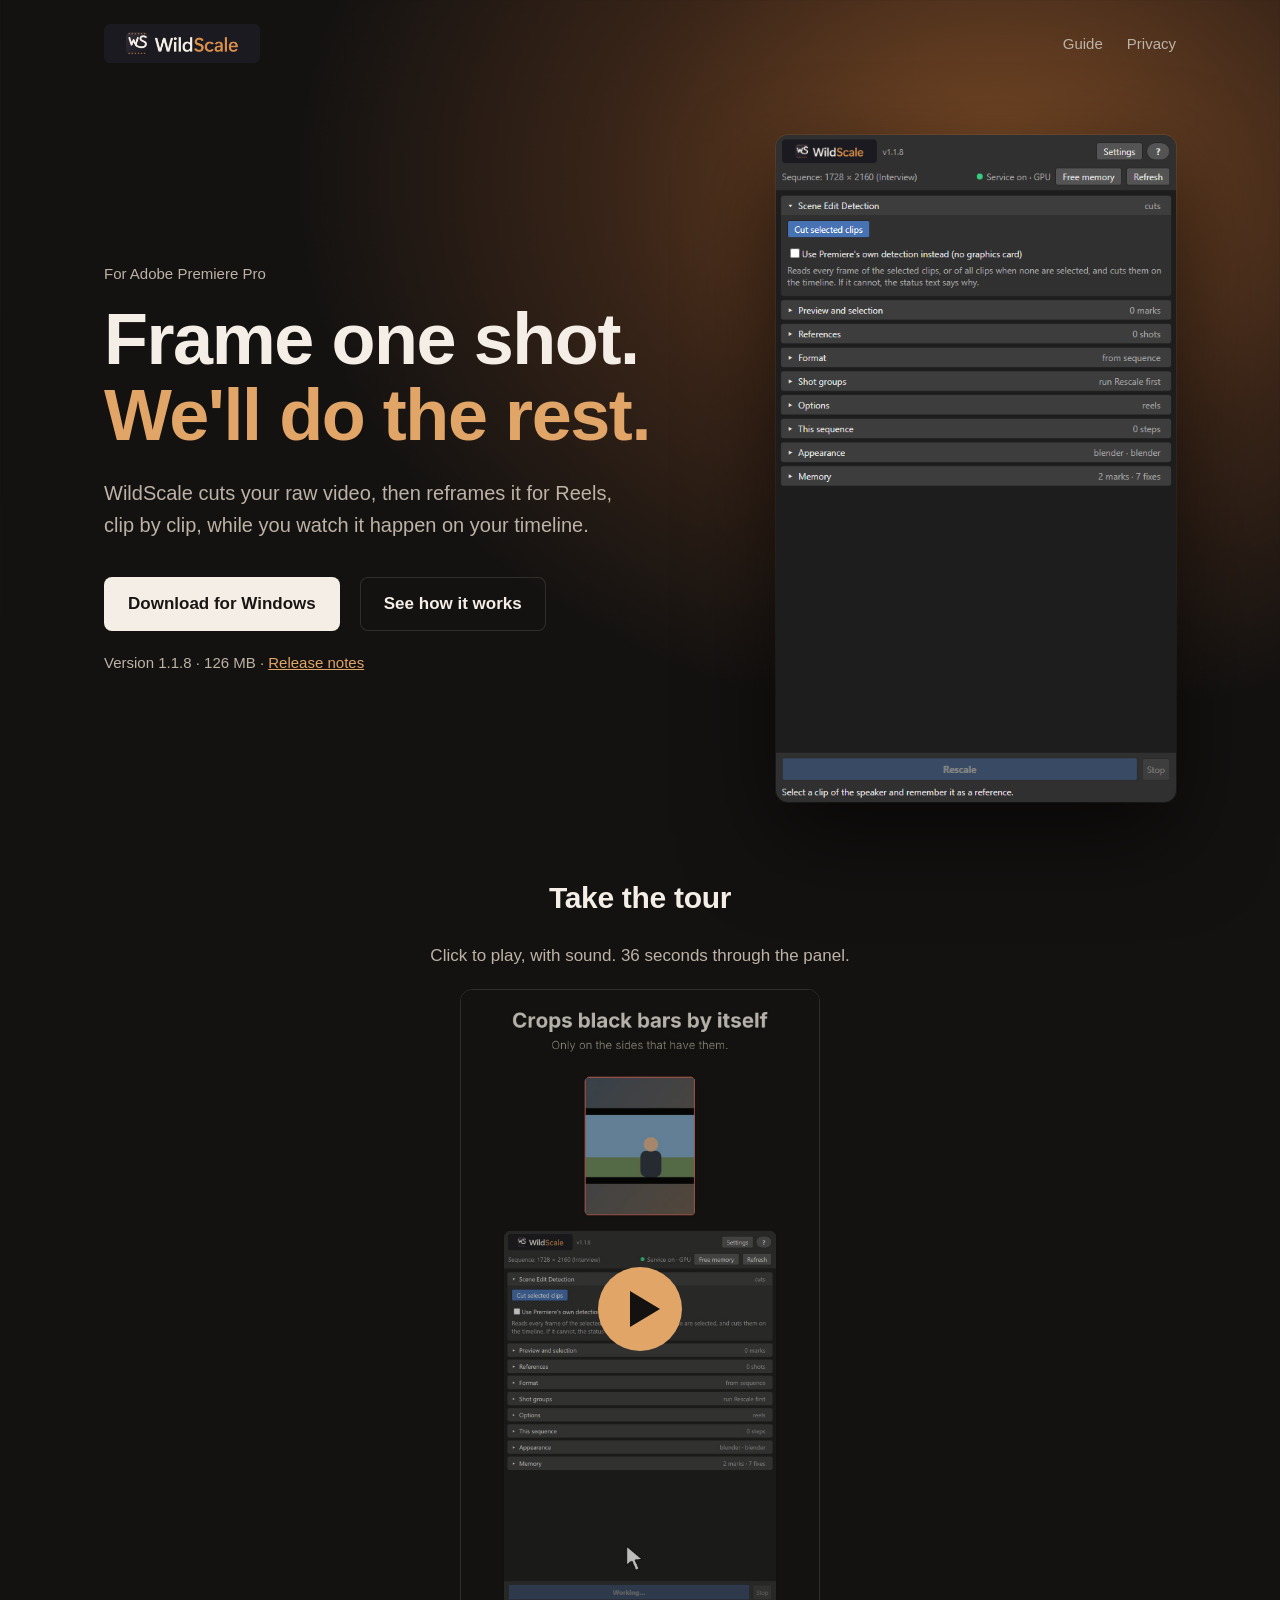
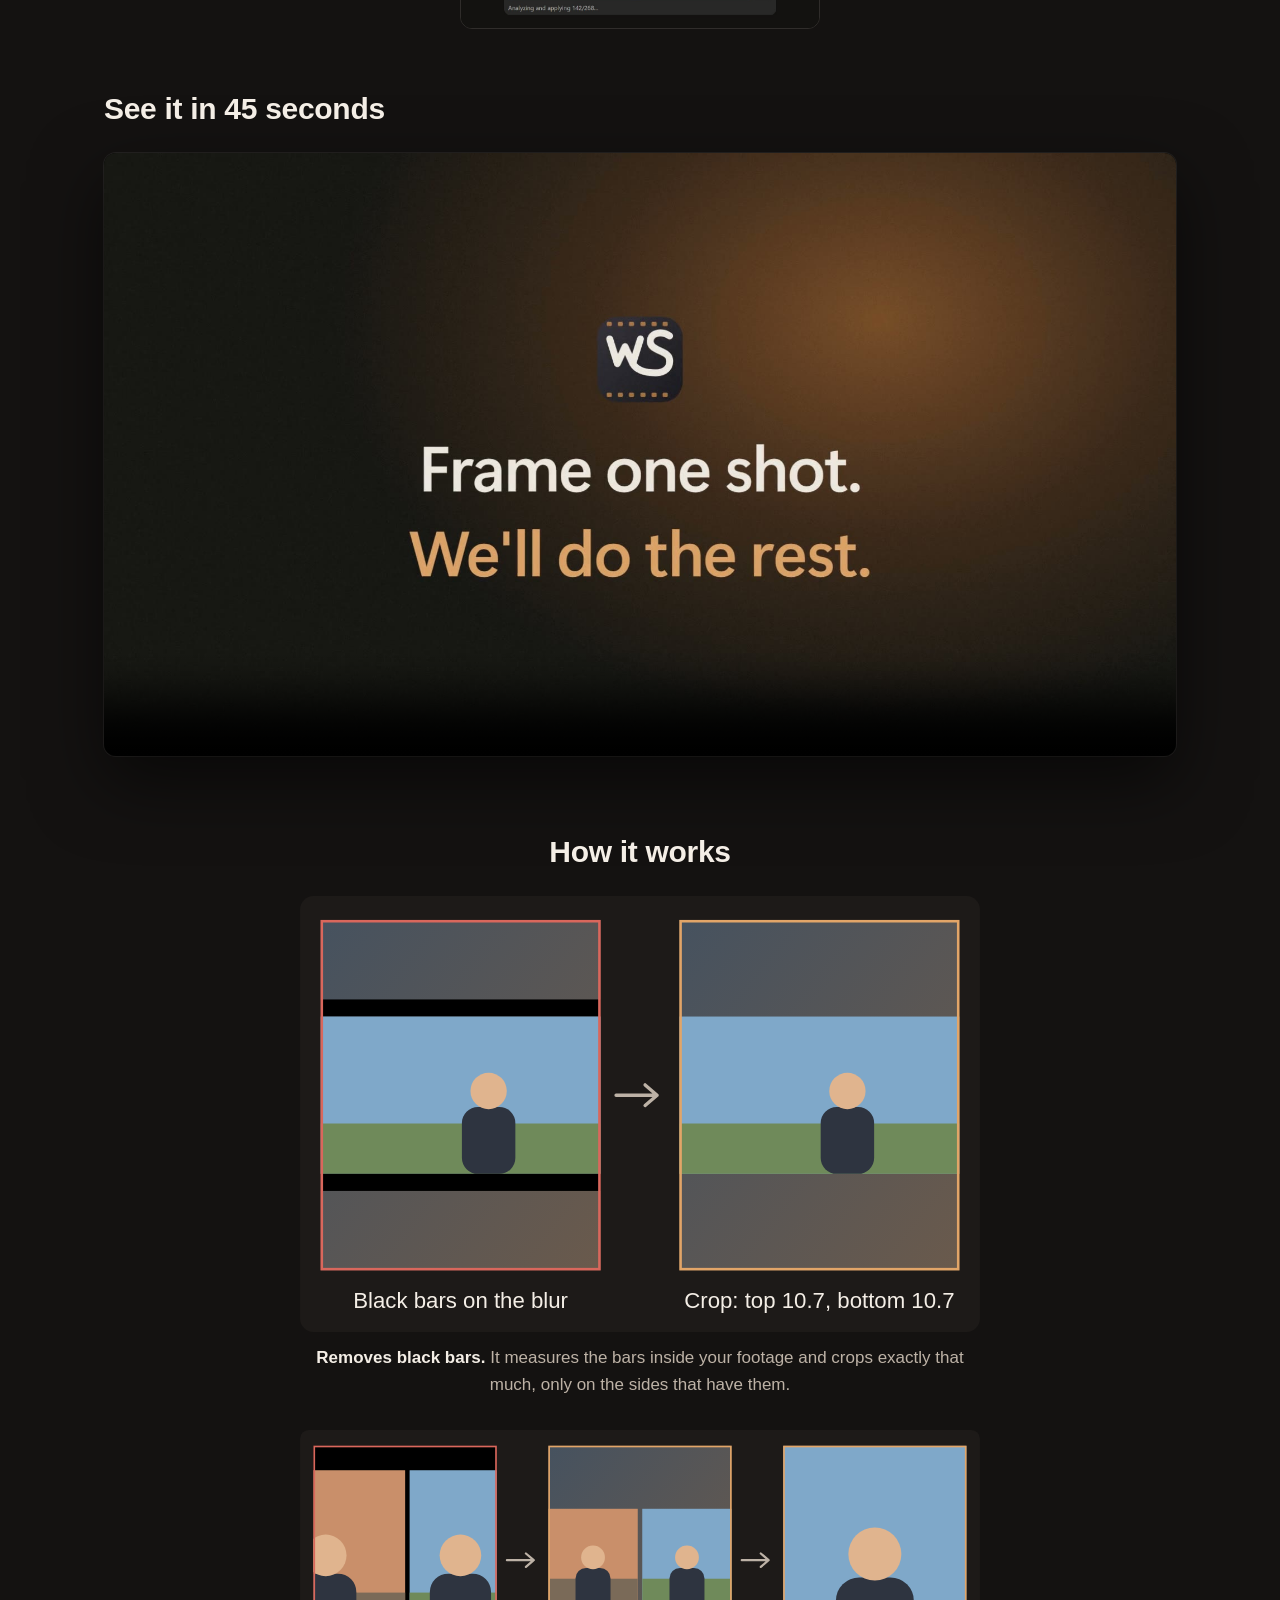
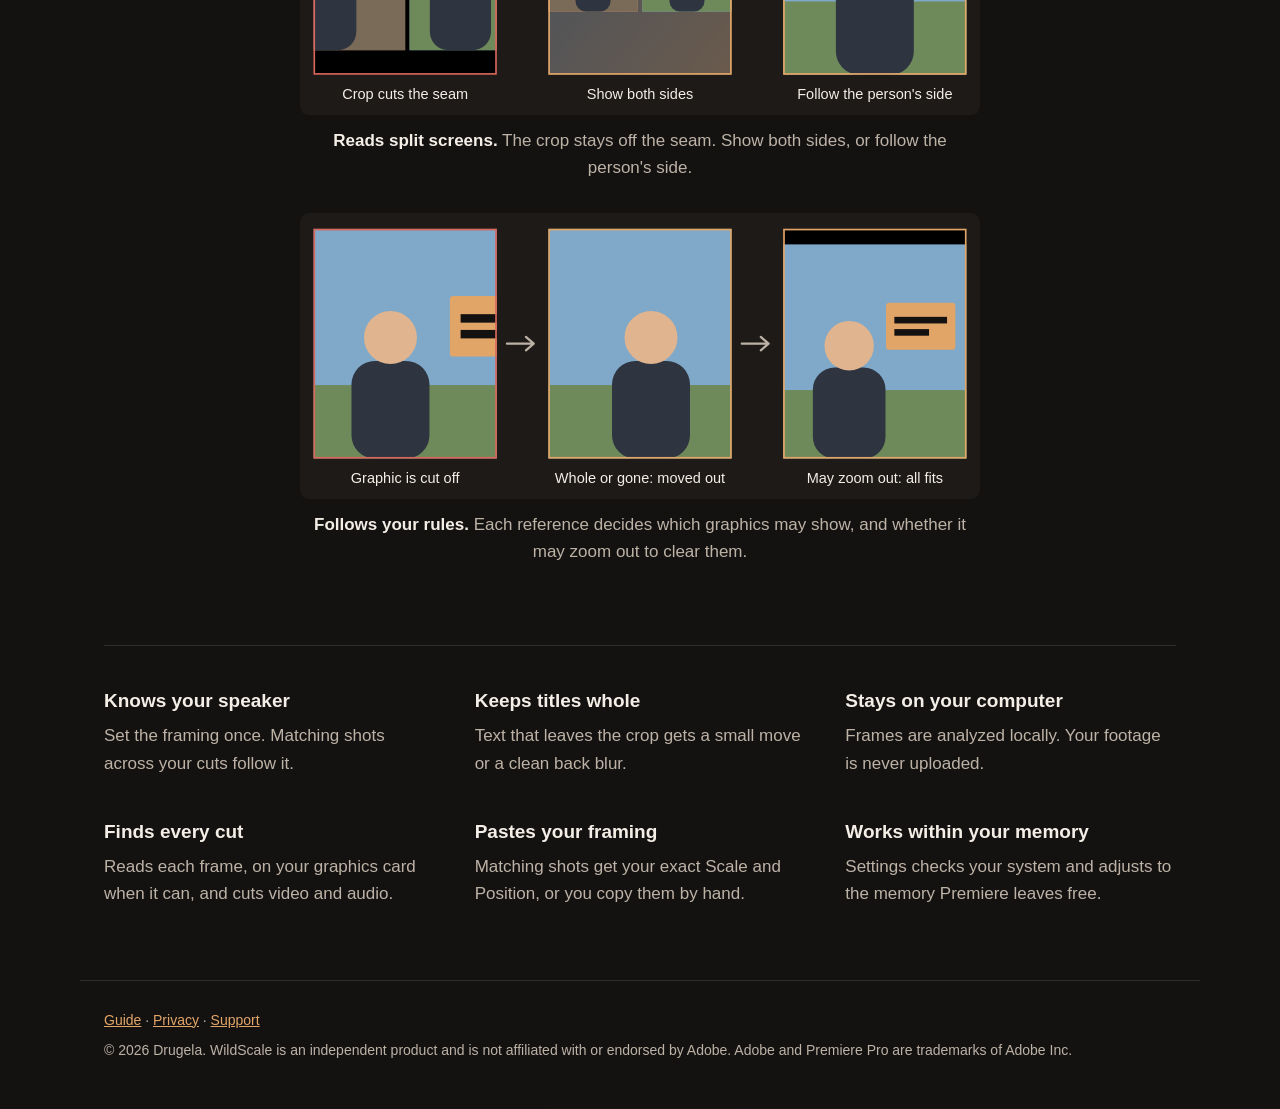
==== index.html @ be96398c "Update the site for WildScale 1.1.8 Co-Authored-By: Claude Opus 5.5 <noreply@anthropic.com>" ====
<!DOCTYPE html>
<html lang="en">

<head>
  <meta charset="utf-8" />
  <meta name="viewport" content="width=device-width, initial-scale=1" />
  <title>WildScale: Smart reframing for Premiere Pro</title>
  <meta name="description" content="Frame one shot. WildScale reframes the rest of your Premiere Pro timeline for Reels." />
  <meta property="og:title" content="WildScale: Smart reframing for Premiere Pro" />
  <meta property="og:description" content="Frame one shot. WildScale reframes the rest." />
  <meta property="og:image" content="assets/wildscale-main.png" />
  <link rel="icon" type="image/png" href="assets/wildscale-icon.png" />
  <link rel="stylesheet" href="style.css" />
</head>

<body>
  <header class="top">
    <a class="brand" href="index.html"><img src="assets/wildscale-logo.png" alt="WildScale" /></a>
    <nav>
      <a href="guide.html">Guide</a>
      <a href="privacy.html">Privacy</a>
    </nav>
  </header>

  <main>
    <section class="hero">
      <div>
        <p class="eyebrow">For Adobe Premiere Pro</p>
        <h1>Frame one shot.<br /><span>We'll do the rest.</span></h1>
        <p class="lead">WildScale cuts your raw video, then reframes it for Reels, clip by clip, while you watch it happen on your timeline.</p>
        <div class="actions">
          <a class="button primary" href="https://github.com/GSK95/WildScale/releases/download/1.1.8/WildScaleSetup-1.1.8.exe">Download for Windows</a>
          <a class="button secondary" href="guide.html">See how it works</a>
          <span class="status">Version 1.1.8 · 126 MB · <a href="https://github.com/GSK95/WildScale/releases/tag/1.1.8">Release notes</a></span>
        </div>
      </div>
      <figure class="shot">
        <img src="assets/panel.png" alt="The WildScale panel with Scene Edit Detection open" width="540" height="900" />
      </figure>
    </section>

    <section class="tour">
      <h2>Take the tour</h2>
      <p>Click to play, with sound. 36 seconds through the panel.</p>
      <div class="tourPlayer">
        <video id="tourVideo" preload="none" playsinline poster="assets/wildscale-tour-poster.jpg">
          <source src="assets/wildscale-tour.mp4" type="video/mp4" />
          <a href="assets/wildscale-tour.mp4">Download the WildScale tour</a>
        </video>
        <button id="tourPlay" type="button" aria-label="Play the WildScale tour"><span></span></button>
      </div>
    </section>

    <section class="demo">
      <h2>See it in 45 seconds</h2>
      <video controls preload="none" playsinline poster="assets/wildscale-demo-poster.jpg">
        <source src="assets/wildscale-demo.mp4" type="video/mp4" />
        <a href="assets/wildscale-demo.mp4">Download the WildScale overview video</a>
      </video>
    </section>

    <section class="examples">
      <h2>How it works</h2>
      <figure>
        <img src="assets/example-bars.svg" alt="A clip with black bars on top and bottom, before and after WildScale adds a Crop" loading="lazy" />
        <figcaption><strong>Removes black bars.</strong> It measures the bars inside your footage and crops exactly that much, only on the sides that have them.</figcaption>
      </figure>
      <figure>
        <img src="assets/example-split.svg" alt="A split screen cut by the crop, and the two fixes" loading="lazy" />
        <figcaption><strong>Reads split screens.</strong> The crop stays off the seam. Show both sides, or follow the person's side.</figcaption>
      </figure>
      <figure>
        <img src="assets/example-graphics.svg" alt="A graphic cut off by the canvas edge, and how a reference rule clears it" loading="lazy" />
        <figcaption><strong>Follows your rules.</strong> Each reference decides which graphics may show, and whether it may zoom out to clear them.</figcaption>
      </figure>
    </section>

    <section class="points">
      <article>
        <h3>Knows your speaker</h3>
        <p>Set the framing once. Matching shots across your cuts follow it.</p>
      </article>
      <article>
        <h3>Keeps titles whole</h3>
        <p>Text that leaves the crop gets a small move or a clean back blur.</p>
      </article>
      <article>
        <h3>Stays on your computer</h3>
        <p>Frames are analyzed locally. Your footage is never uploaded.</p>
      </article>
      <article>
        <h3>Finds every cut</h3>
        <p>Reads each frame, on your graphics card when it can, and cuts video and audio.</p>
      </article>
      <article>
        <h3>Pastes your framing</h3>
        <p>Matching shots get your exact Scale and Position, or you copy them by hand.</p>
      </article>
      <article>
        <h3>Works within your memory</h3>
        <p>Settings checks your system and adjusts to the memory Premiere leaves free.</p>
      </article>
    </section>
  </main>

  <footer class="bottom">
    <p><a href="guide.html">Guide</a> · <a href="privacy.html">Privacy</a> · <a href="mailto:drugela.music@gmail.com">Support</a></p>
    <p>© 2026 Drugela. WildScale is an independent product and is not affiliated with or endorsed by Adobe. Adobe and Premiere Pro are trademarks of Adobe Inc.</p>
  </footer>
  <script>
    const tourVideo = document.getElementById("tourVideo");
    const tourPlay = document.getElementById("tourPlay");
    tourPlay.addEventListener("click", () => {
      tourPlay.hidden = true;
      tourVideo.controls = true;
      tourVideo.play();
    });
    tourVideo.addEventListener("ended", () => {
      tourVideo.controls = false;
      tourVideo.currentTime = 0;
      tourPlay.hidden = false;
    });
  </script>
</body>

</html>
---- style.css ----
:root {
  --page: #141211;
  --glow: #7a4a26;
  --line: rgba(244, 238, 230, 0.12);
  --text: #f4eee6;
  --soft: #bdb2a6;
  --accent: #e2a568;
}

* {
  box-sizing: border-box;
}

html {
  background: var(--page);
}

body {
  position: relative;
  min-height: 100vh;
  margin: 0;
  overflow-x: hidden;
  background: radial-gradient(900px 700px at 78% 180px, var(--glow) 0%, #3a2518 42%, transparent 78%), var(--page);
  color: var(--text);
  font-family: "Segoe UI", Inter, -apple-system, BlinkMacSystemFont, Roboto, sans-serif;
  font-size: 17px;
  line-height: 1.6;
}

/* A fine film grain over the warm light. */
body::after {
  content: "";
  position: fixed;
  inset: 0;
  background: url("assets/grain.png");
  opacity: 0.7;
  pointer-events: none;
}

a {
  color: var(--accent);
}

.top,
main,
.bottom {
  width: 100%;
  max-width: 1120px;
  margin: 0 auto;
  padding-left: 24px;
  padding-right: 24px;
}

.top {
  display: flex;
  align-items: center;
  justify-content: space-between;
  padding-top: 24px;
  padding-bottom: 24px;
}

.brand img {
  display: block;
  width: 156px;
  height: auto;
}

nav {
  display: flex;
  gap: 24px;
}

nav a {
  color: var(--soft);
  font-size: 15px;
  text-decoration: none;
}

nav a:hover {
  color: var(--text);
}

.hero {
  display: grid;
  grid-template-columns: minmax(0, 1fr) minmax(0, 400px);
  gap: 64px;
  align-items: center;
  padding: 48px 0 72px;
}

.eyebrow {
  margin: 0 0 16px;
  color: var(--soft);
  font-size: 15px;
}

h1 {
  margin: 0;
  font-size: clamp(42px, 6.4vw, 72px);
  font-weight: 600;
  line-height: 1.05;
  letter-spacing: -0.02em;
}

h1 span {
  color: var(--accent);
}

.lead {
  max-width: 520px;
  margin: 24px 0 0;
  color: var(--soft);
  font-size: 20px;
}

.actions {
  display: flex;
  flex-wrap: wrap;
  align-items: center;
  gap: 20px;
  margin-top: 36px;
}

.button {
  display: inline-block;
  padding: 13px 24px;
  border-radius: 8px;
  font-weight: 600;
  text-decoration: none;
}

.button.primary {
  background: var(--text);
  color: #1b1613;
}

.button.secondary {
  color: var(--text);
  box-shadow: inset 0 0 0 1px var(--line);
}

.status {
  color: var(--soft);
  font-size: 15px;
}

.shot {
  margin: 0;
}

.shot img {
  display: block;
  width: 100%;
  height: auto;
  border-radius: 12px;
  box-shadow: 0 34px 90px rgba(0, 0, 0, 0.6), 0 0 0 1px rgba(255, 255, 255, 0.07);
}

.demo {
  padding: 8px 0 72px;
}

h2 {
  margin: 0 0 20px;
  font-size: 30px;
  font-weight: 600;
  letter-spacing: -0.01em;
}

.demo video {
  display: block;
  width: 100%;
  border-radius: 12px;
  background: #000000;
  box-shadow: 0 26px 70px rgba(0, 0, 0, 0.55), 0 0 0 1px rgba(255, 255, 255, 0.07);
}

.tour {
  max-width: 860px;
  margin: 0 auto;
  padding: 0 20px 48px;
  text-align: center;
}

.tour p {
  color: var(--soft);
}

.tourPlayer {
  position: relative;
  width: min(100%, 360px);
  aspect-ratio: 9 / 16;
  margin: 20px auto 0;
  overflow: hidden;
  border: 1px solid var(--line);
  border-radius: 12px;
}

.tourPlayer video {
  display: block;
  width: 100%;
  height: 100%;
  object-fit: cover;
}

.tourPlayer button {
  position: absolute;
  inset: 0;
  width: 100%;
  border: 0;
  background: rgba(20, 18, 17, 0.28);
  cursor: pointer;
}

.tourPlayer button[hidden] {
  display: none;
}

.tourPlayer button span {
  display: block;
  width: 84px;
  height: 84px;
  margin: auto;
  border-radius: 50%;
  background: var(--accent);
  clip-path: none;
  position: relative;
}

.tourPlayer button span::after {
  content: "";
  position: absolute;
  top: 24px;
  left: 32px;
  border-style: solid;
  border-width: 18px 0 18px 30px;
  border-color: transparent transparent transparent #141211;
}

.examples {
  max-width: 860px;
  margin: 0 auto;
  padding: 0 20px 48px;
}

.examples h2 {
  text-align: center;
}

.examples figure {
  margin: 0 0 32px;
}

.examples img,
.doc img {
  display: block;
  width: 100%;
  height: auto;
}

.examples img {
  max-width: 680px;
  margin: 0 auto;
}

.doc img {
  max-width: 560px;
  margin: 12px 0 20px;
}

.examples figcaption {
  max-width: 680px;
  margin: 12px auto 0;
  color: var(--soft);
  text-align: center;
}

.examples strong {
  color: var(--text);
}

.points {
  display: grid;
  grid-template-columns: repeat(3, minmax(0, 1fr));
  gap: 40px;
  padding: 40px 0 72px;
  border-top: 1px solid var(--line);
}

h3 {
  margin: 0 0 6px;
  font-size: 19px;
  font-weight: 600;
}

.points p {
  margin: 0;
  color: var(--soft);
}

.bottom {
  padding-top: 28px;
  padding-bottom: 40px;
  border-top: 1px solid var(--line);
  color: var(--soft);
  font-size: 14px;
}

.bottom p {
  margin: 0 0 8px;
}

.doc {
  max-width: 760px;
  padding-top: 16px;
  padding-bottom: 56px;
}

.doc h1 {
  margin-bottom: 16px;
  font-size: clamp(32px, 6vw, 46px);
}

.doc h2 {
  margin: 36px 0 12px;
  font-size: 25px;
  font-weight: 600;
}

.doc p,
.doc li {
  color: var(--soft);
}

.doc strong {
  color: var(--text);
}

.doc code {
  padding: 1px 5px;
  border-radius: 4px;
  background: rgba(244, 238, 230, 0.08);
  font-size: 15px;
}

@media (max-width: 820px) {
  .hero {
    grid-template-columns: minmax(0, 1fr);
    gap: 40px;
    padding-top: 24px;
  }

  .shot {
    max-width: 340px;
  }

  .tour {
  max-width: 860px;
  margin: 0 auto;
  padding: 0 20px 48px;
  text-align: center;
}

.tour p {
  color: var(--soft);
}

.tourPlayer {
  position: relative;
  width: min(100%, 360px);
  aspect-ratio: 9 / 16;
  margin: 20px auto 0;
  overflow: hidden;
  border: 1px solid var(--line);
  border-radius: 12px;
}

.tourPlayer video {
  display: block;
  width: 100%;
  height: 100%;
  object-fit: cover;
}

.tourPlayer button {
  position: absolute;
  inset: 0;
  width: 100%;
  border: 0;
  background: rgba(20, 18, 17, 0.28);
  cursor: pointer;
}

.tourPlayer button[hidden] {
  display: none;
}

.tourPlayer button span {
  display: block;
  width: 84px;
  height: 84px;
  margin: auto;
  border-radius: 50%;
  background: var(--accent);
  clip-path: none;
  position: relative;
}

.tourPlayer button span::after {
  content: "";
  position: absolute;
  top: 24px;
  left: 32px;
  border-style: solid;
  border-width: 18px 0 18px 30px;
  border-color: transparent transparent transparent #141211;
}

.examples {
  max-width: 860px;
  margin: 0 auto;
  padding: 0 20px 48px;
}

.examples h2 {
  text-align: center;
}

.examples figure {
  margin: 0 0 32px;
}

.examples img,
.doc img {
  display: block;
  width: 100%;
  height: auto;
}

.examples img {
  max-width: 680px;
  margin: 0 auto;
}

.doc img {
  max-width: 560px;
  margin: 12px 0 20px;
}

.examples figcaption {
  max-width: 680px;
  margin: 12px auto 0;
  color: var(--soft);
  text-align: center;
}

.examples strong {
  color: var(--text);
}

.points {
    grid-template-columns: minmax(0, 1fr);
    gap: 24px;
  }
}
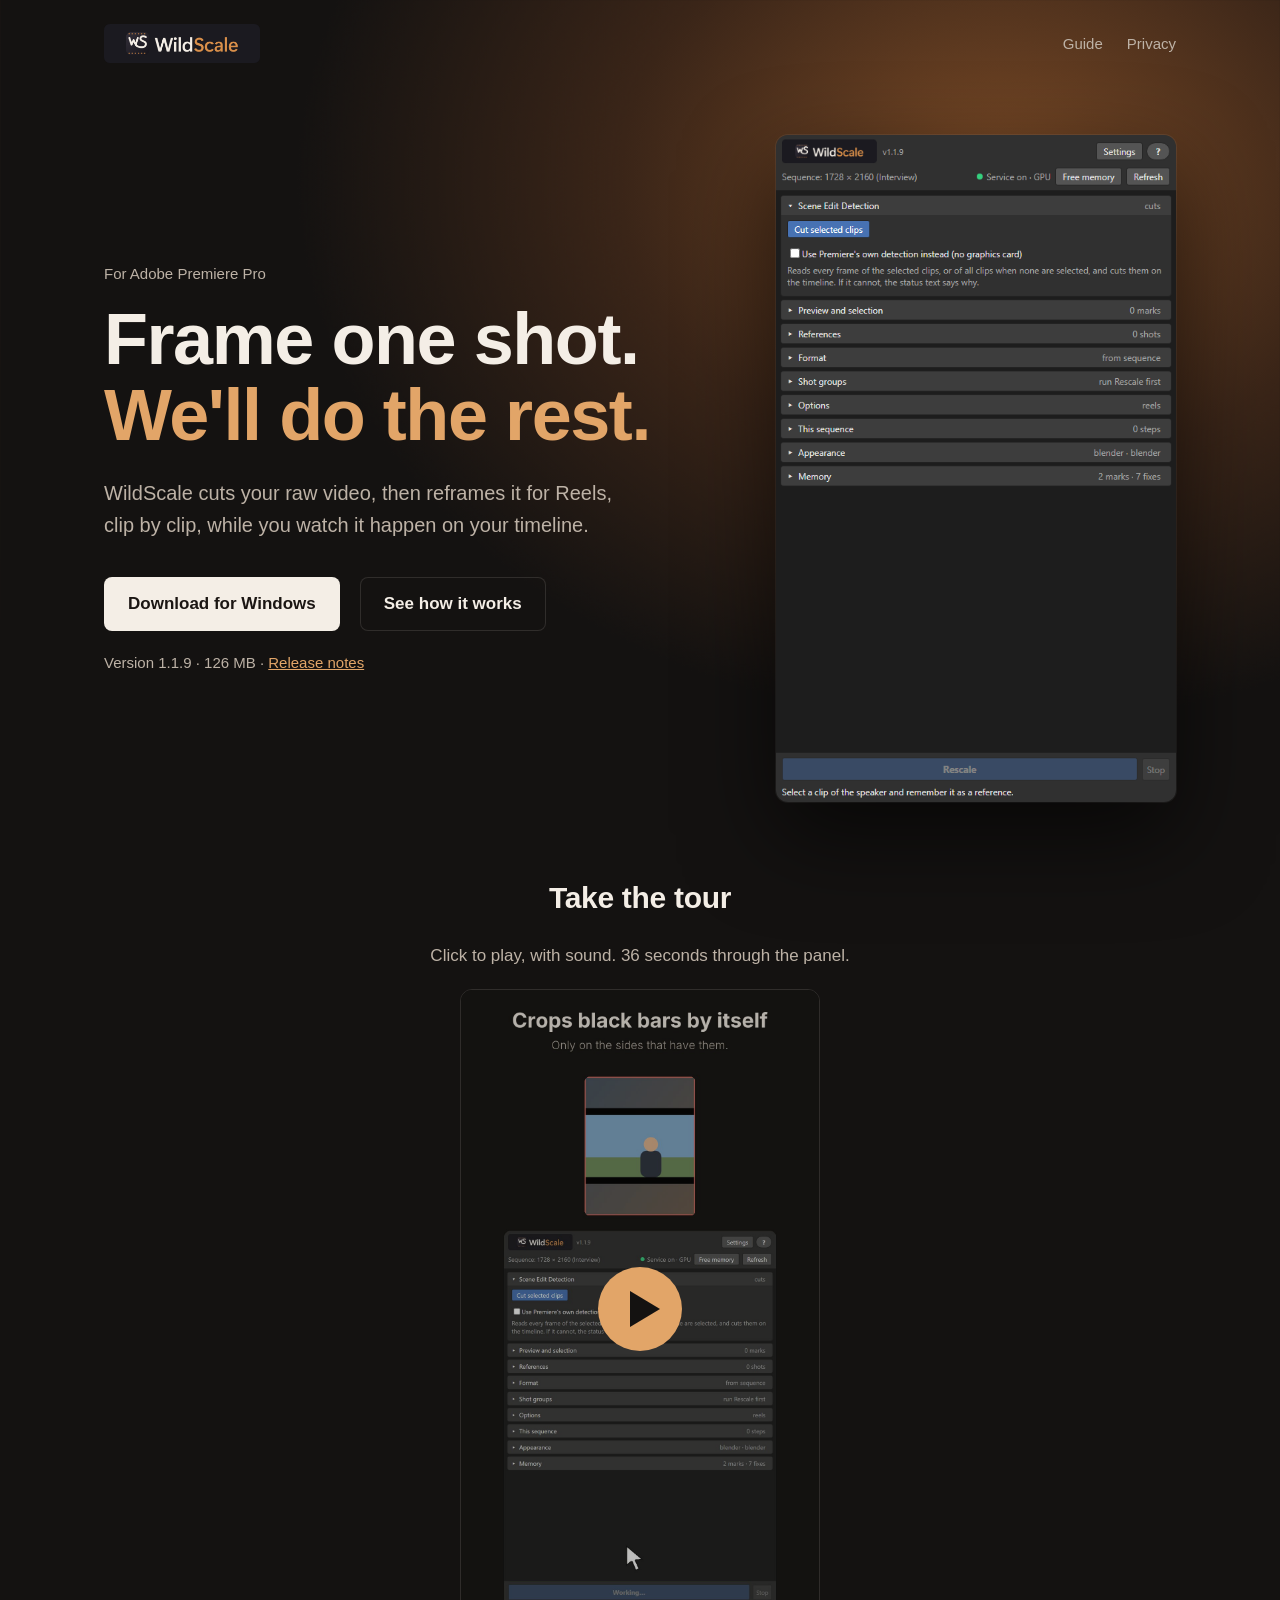
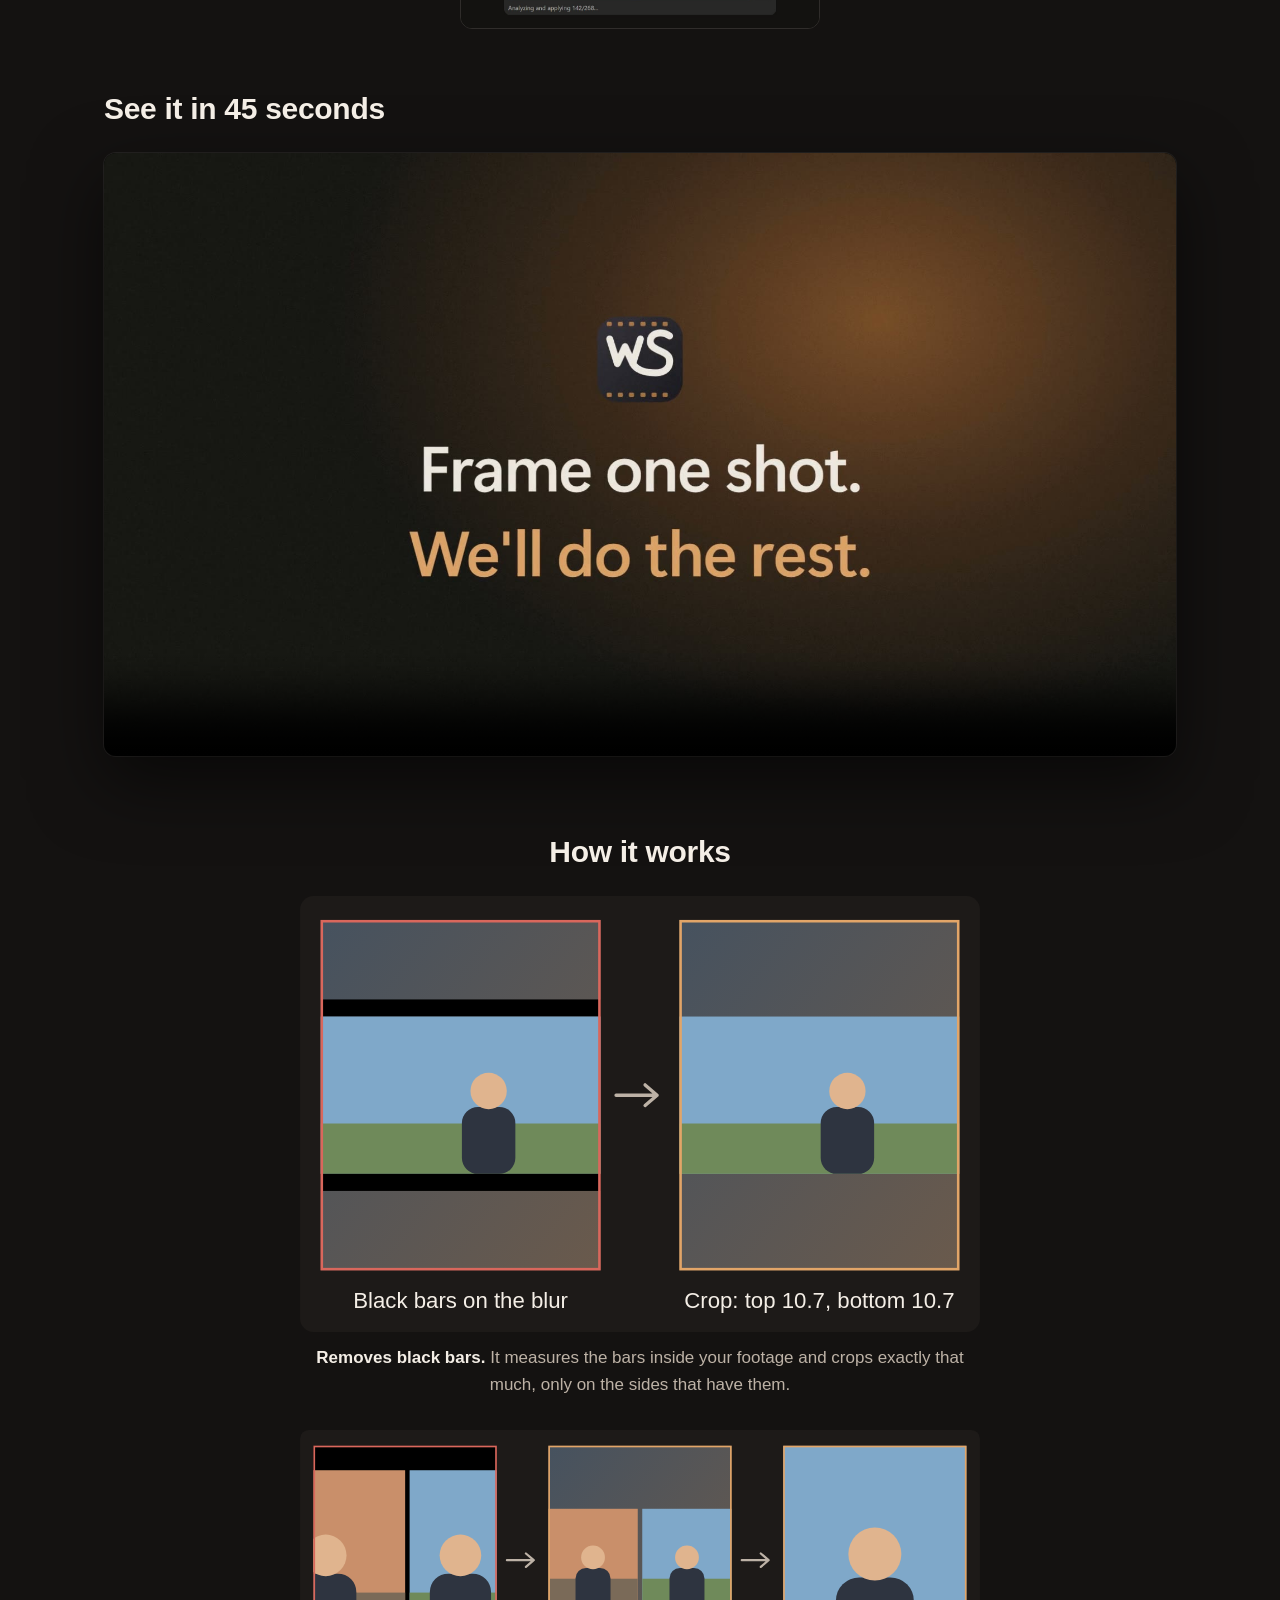
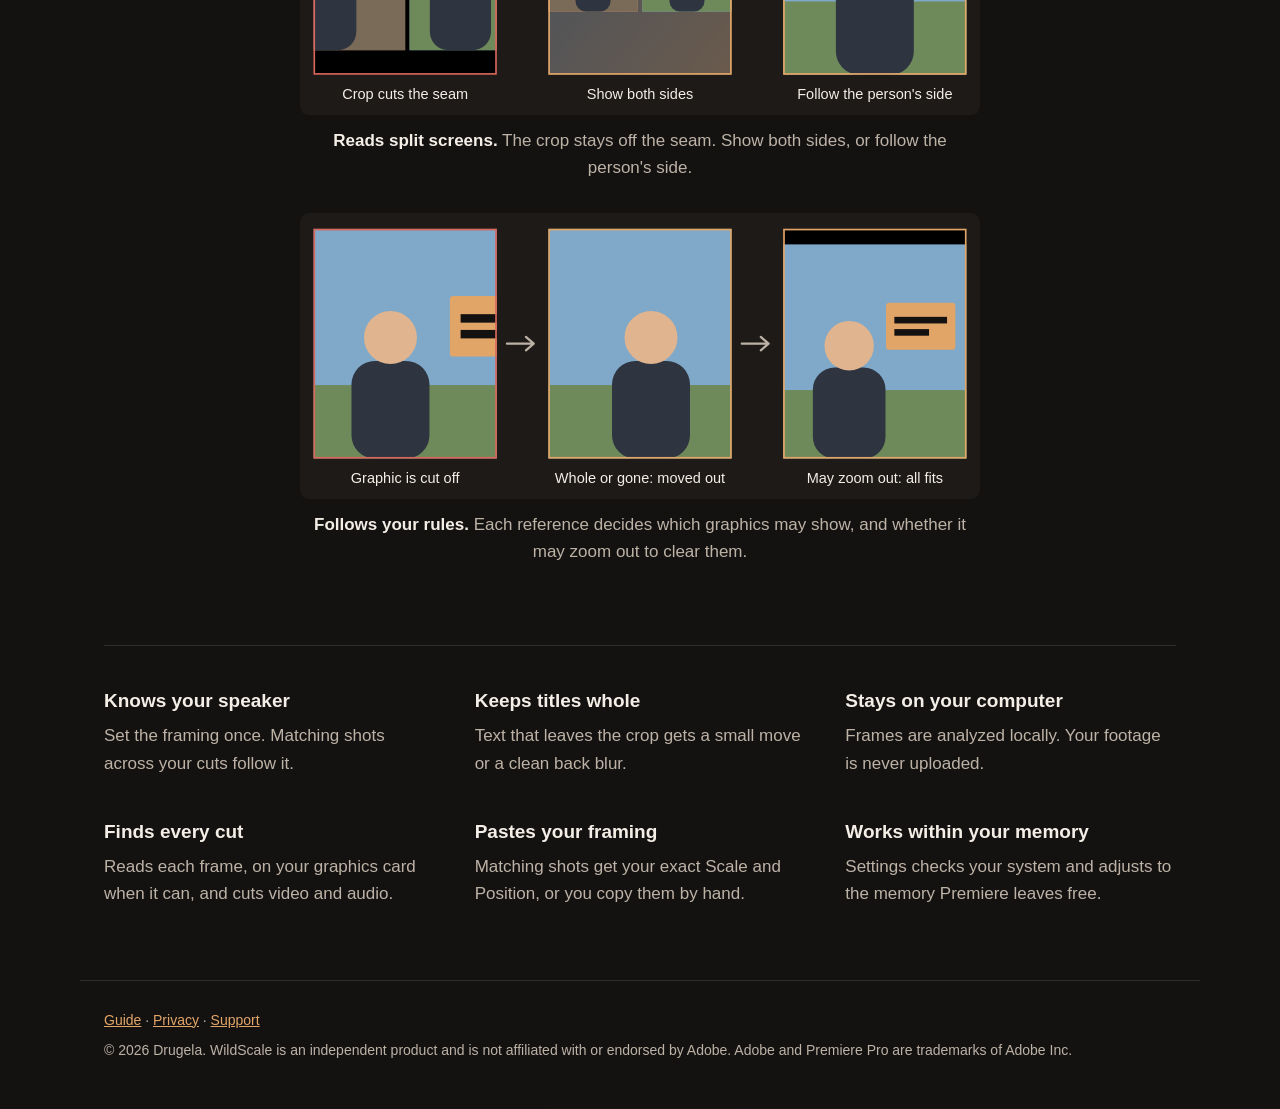
==== commit 10022516: "Update the site for WildScale 1.1.9 Co-Authored-By: Claude Opus 5.5 <noreply@anthropic.com>" ====
--- a/index.html
+++ b/index.html
@@ -29,9 +29,9 @@
         <h1>Frame one shot.<br /><span>We'll do the rest.</span></h1>
         <p class="lead">WildScale cuts your raw video, then reframes it for Reels, clip by clip, while you watch it happen on your timeline.</p>
         <div class="actions">
-          <a class="button primary" href="https://github.com/GSK95/WildScale/releases/download/1.1.8/WildScaleSetup-1.1.8.exe">Download for Windows</a>
+          <a class="button primary" href="https://github.com/GSK95/WildScale/releases/download/1.1.9/WildScaleSetup-1.1.9.exe">Download for Windows</a>
           <a class="button secondary" href="guide.html">See how it works</a>
-          <span class="status">Version 1.1.8 · 126 MB · <a href="https://github.com/GSK95/WildScale/releases/tag/1.1.8">Release notes</a></span>
+          <span class="status">Version 1.1.9 · 126 MB · <a href="https://github.com/GSK95/WildScale/releases/tag/1.1.9">Release notes</a></span>
         </div>
       </div>
       <figure class="shot">
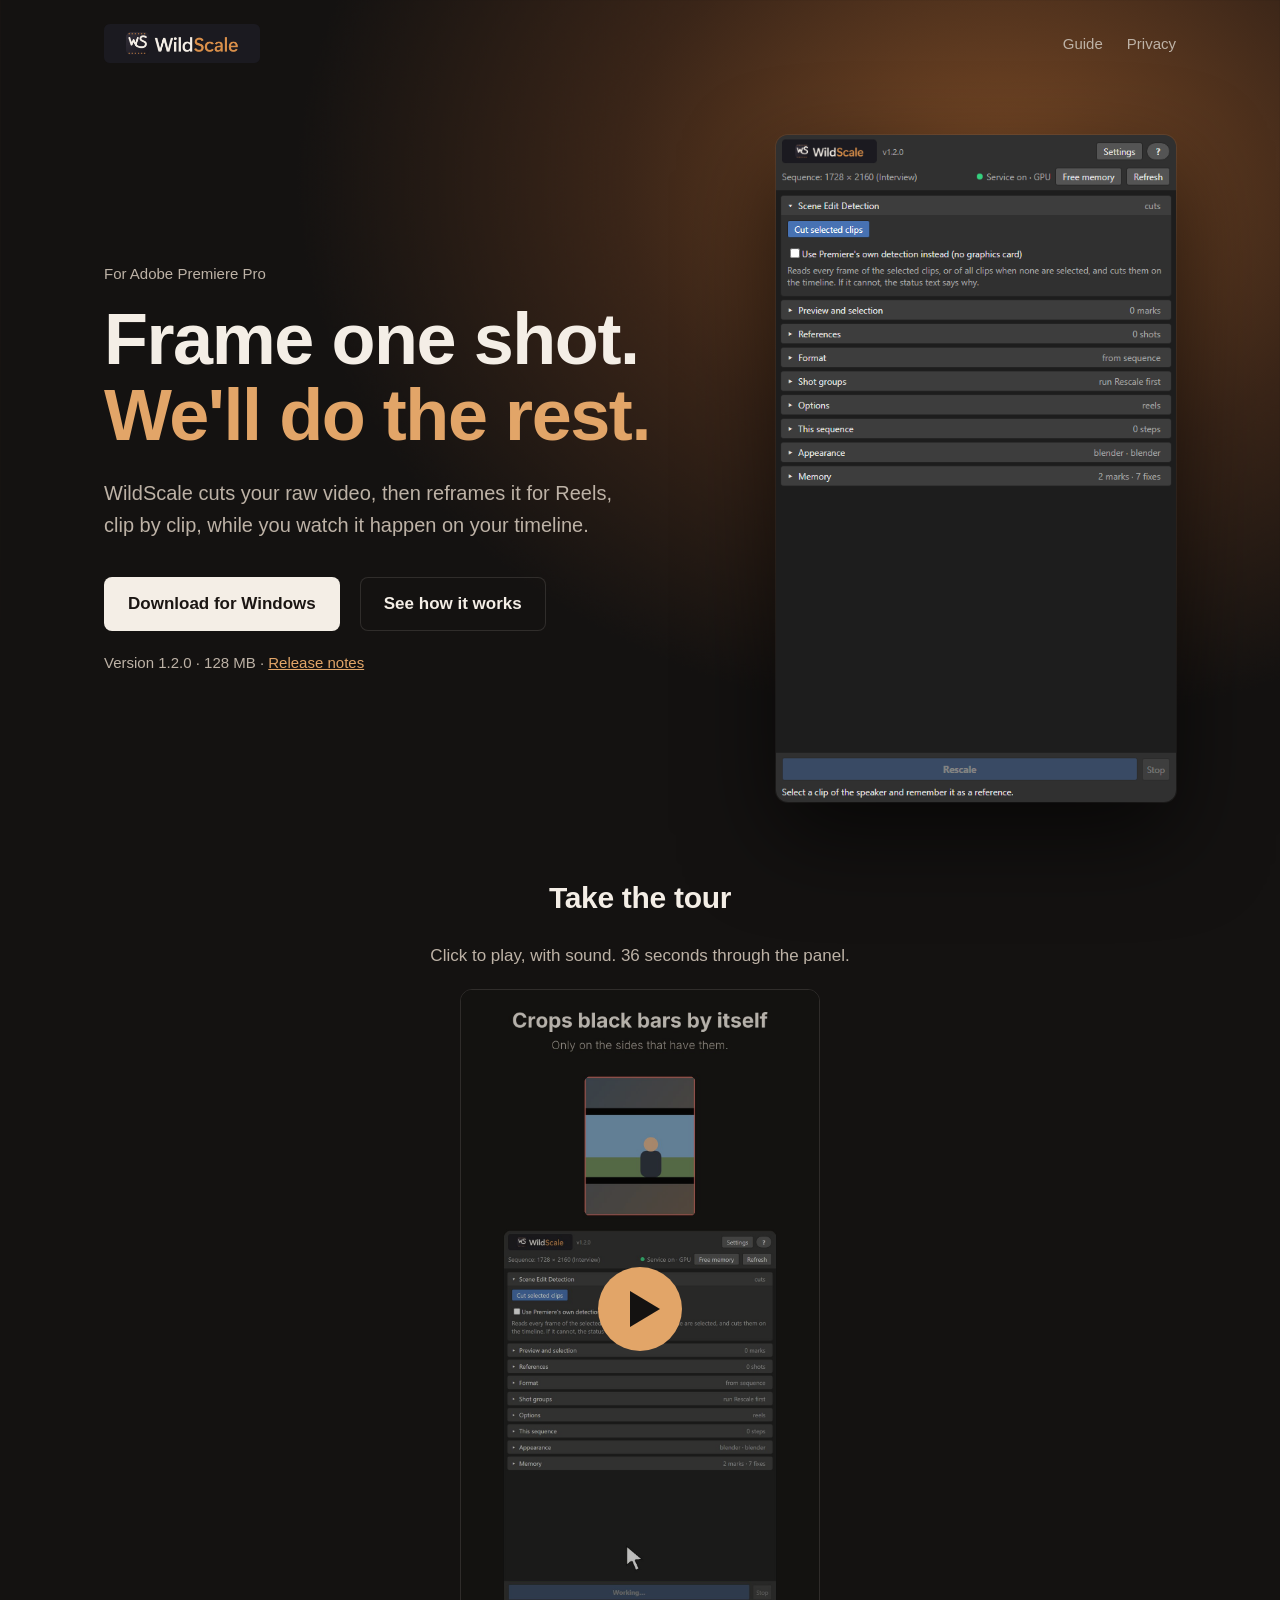
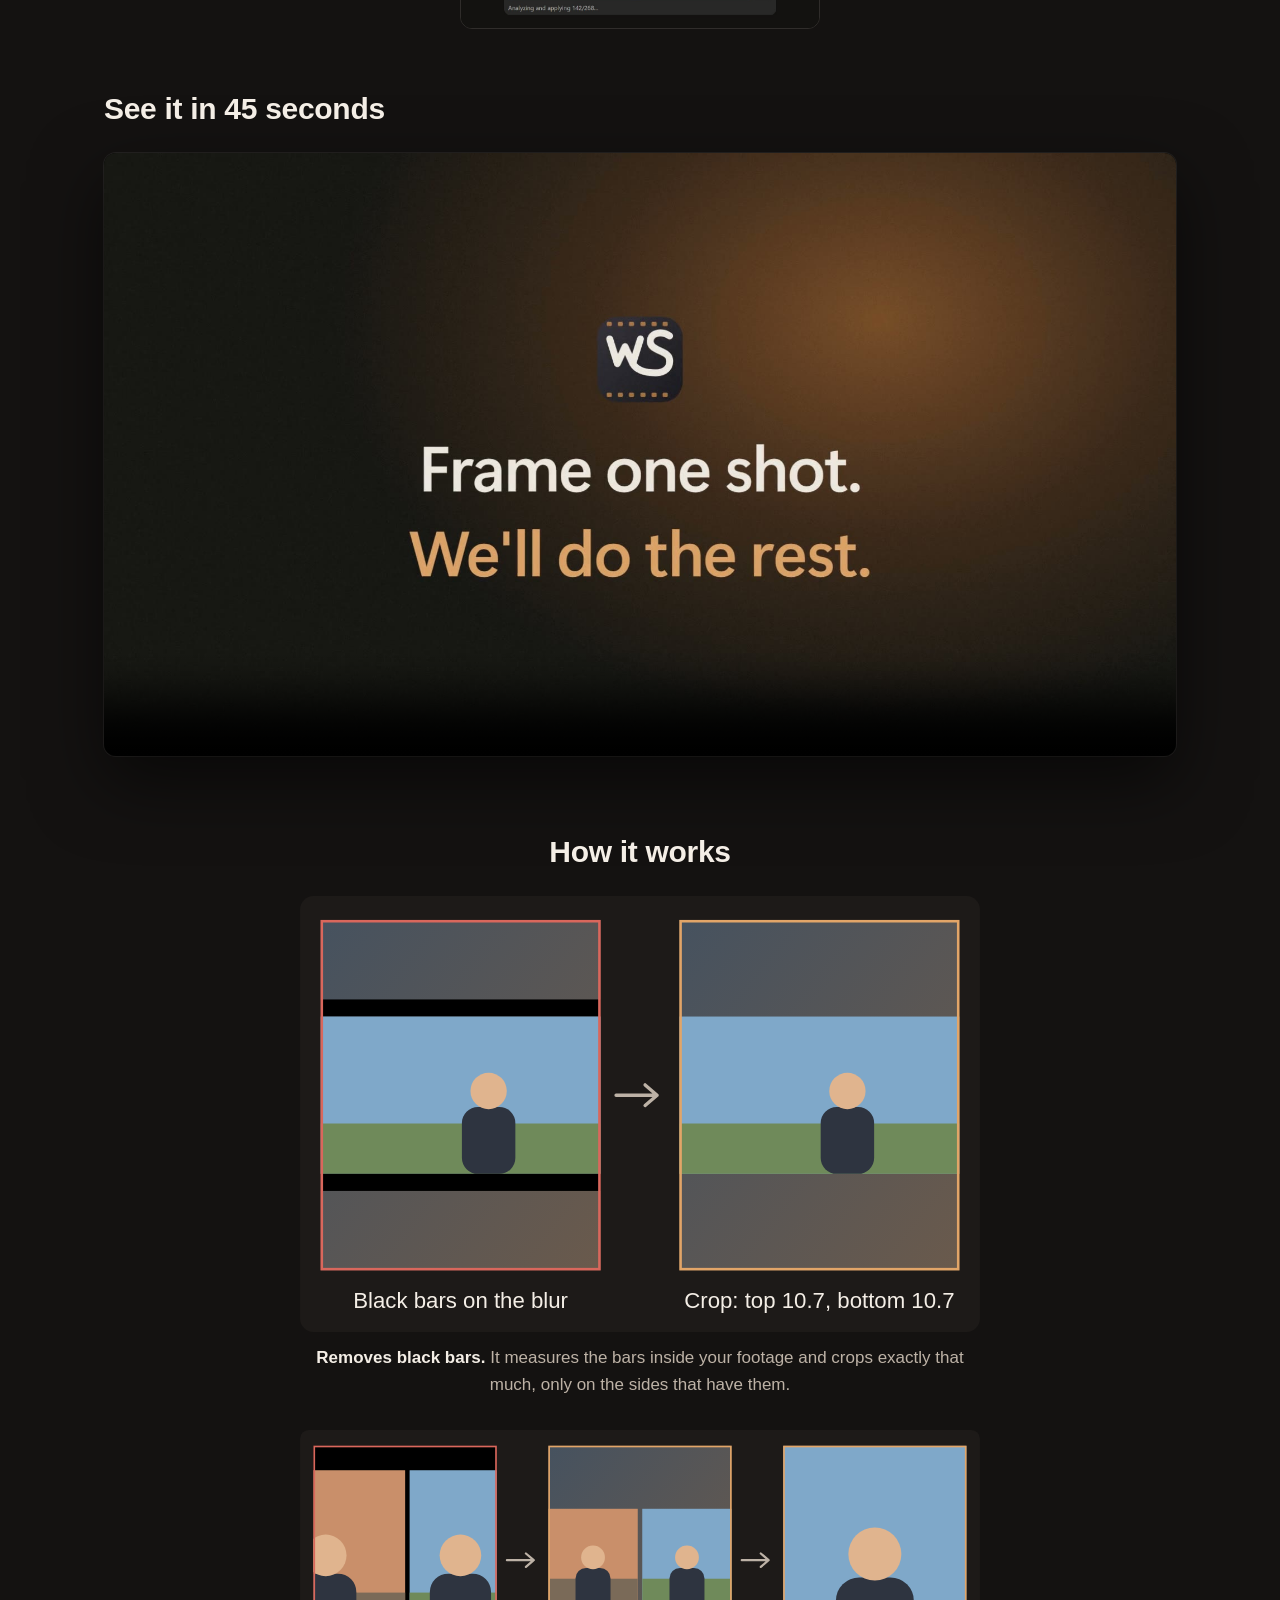
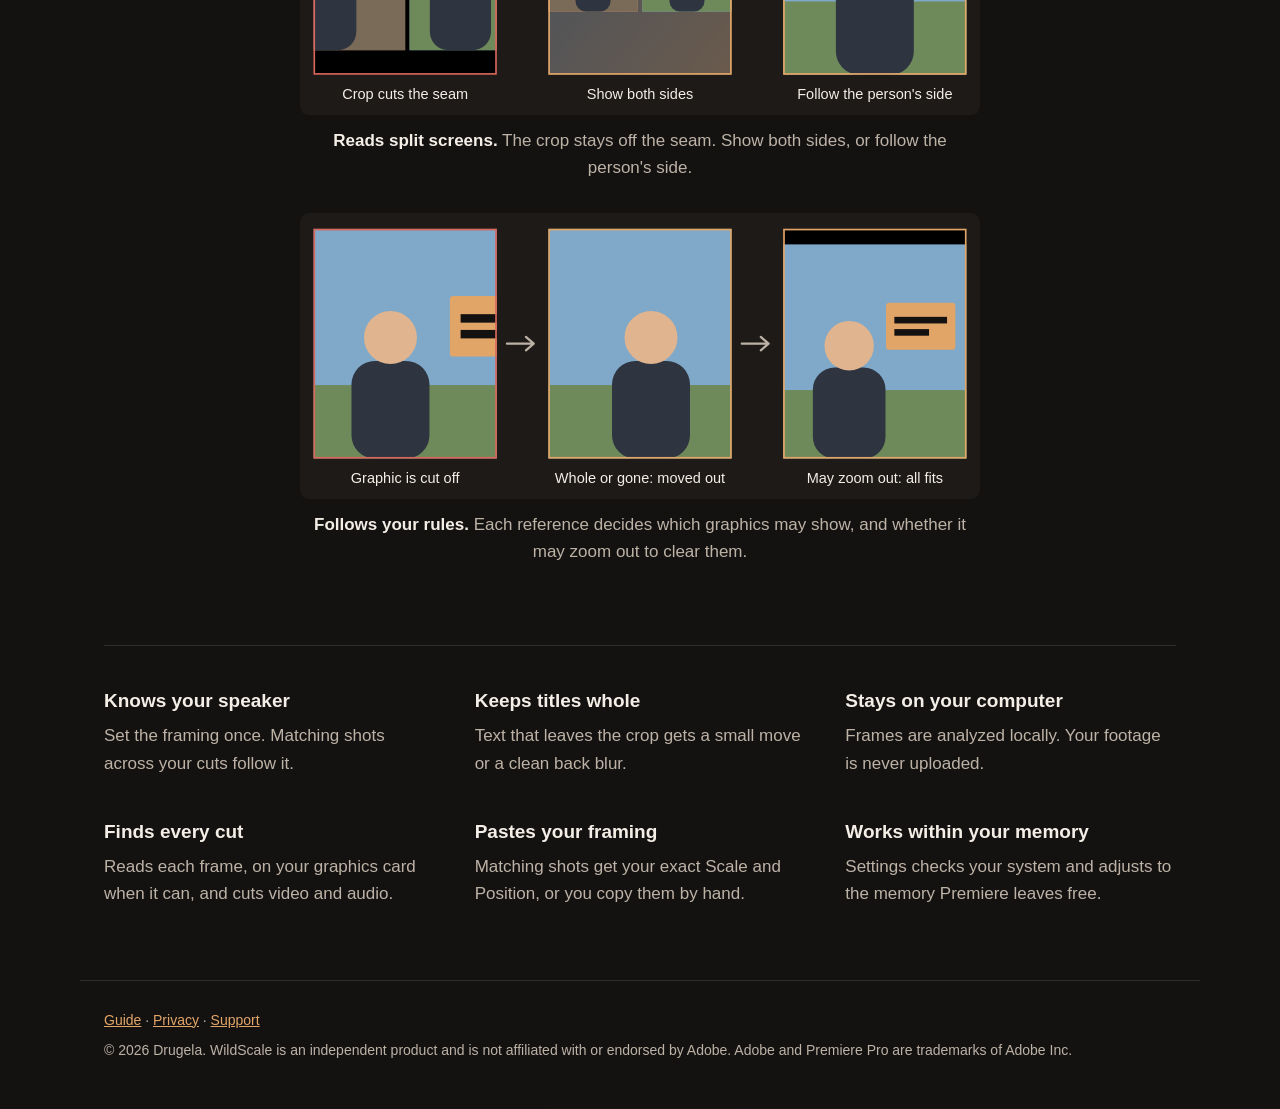
==== commit 178c34be: "Update the site for WildScale 1.2.0 Co-Authored-By: Claude Opus 5.5 <noreply@anthropic.com>" ====
--- a/index.html
+++ b/index.html
@@ -29,9 +29,9 @@
         <h1>Frame one shot.<br /><span>We'll do the rest.</span></h1>
         <p class="lead">WildScale cuts your raw video, then reframes it for Reels, clip by clip, while you watch it happen on your timeline.</p>
         <div class="actions">
-          <a class="button primary" href="https://github.com/GSK95/WildScale/releases/download/1.1.9/WildScaleSetup-1.1.9.exe">Download for Windows</a>
+          <a class="button primary" href="https://github.com/GSK95/WildScale/releases/download/1.2.0/WildScaleSetup-1.2.0.exe">Download for Windows</a>
           <a class="button secondary" href="guide.html">See how it works</a>
-          <span class="status">Version 1.1.9 · 126 MB · <a href="https://github.com/GSK95/WildScale/releases/tag/1.1.9">Release notes</a></span>
+          <span class="status">Version 1.2.0 · 128 MB · <a href="https://github.com/GSK95/WildScale/releases/tag/1.2.0">Release notes</a></span>
         </div>
       </div>
       <figure class="shot">
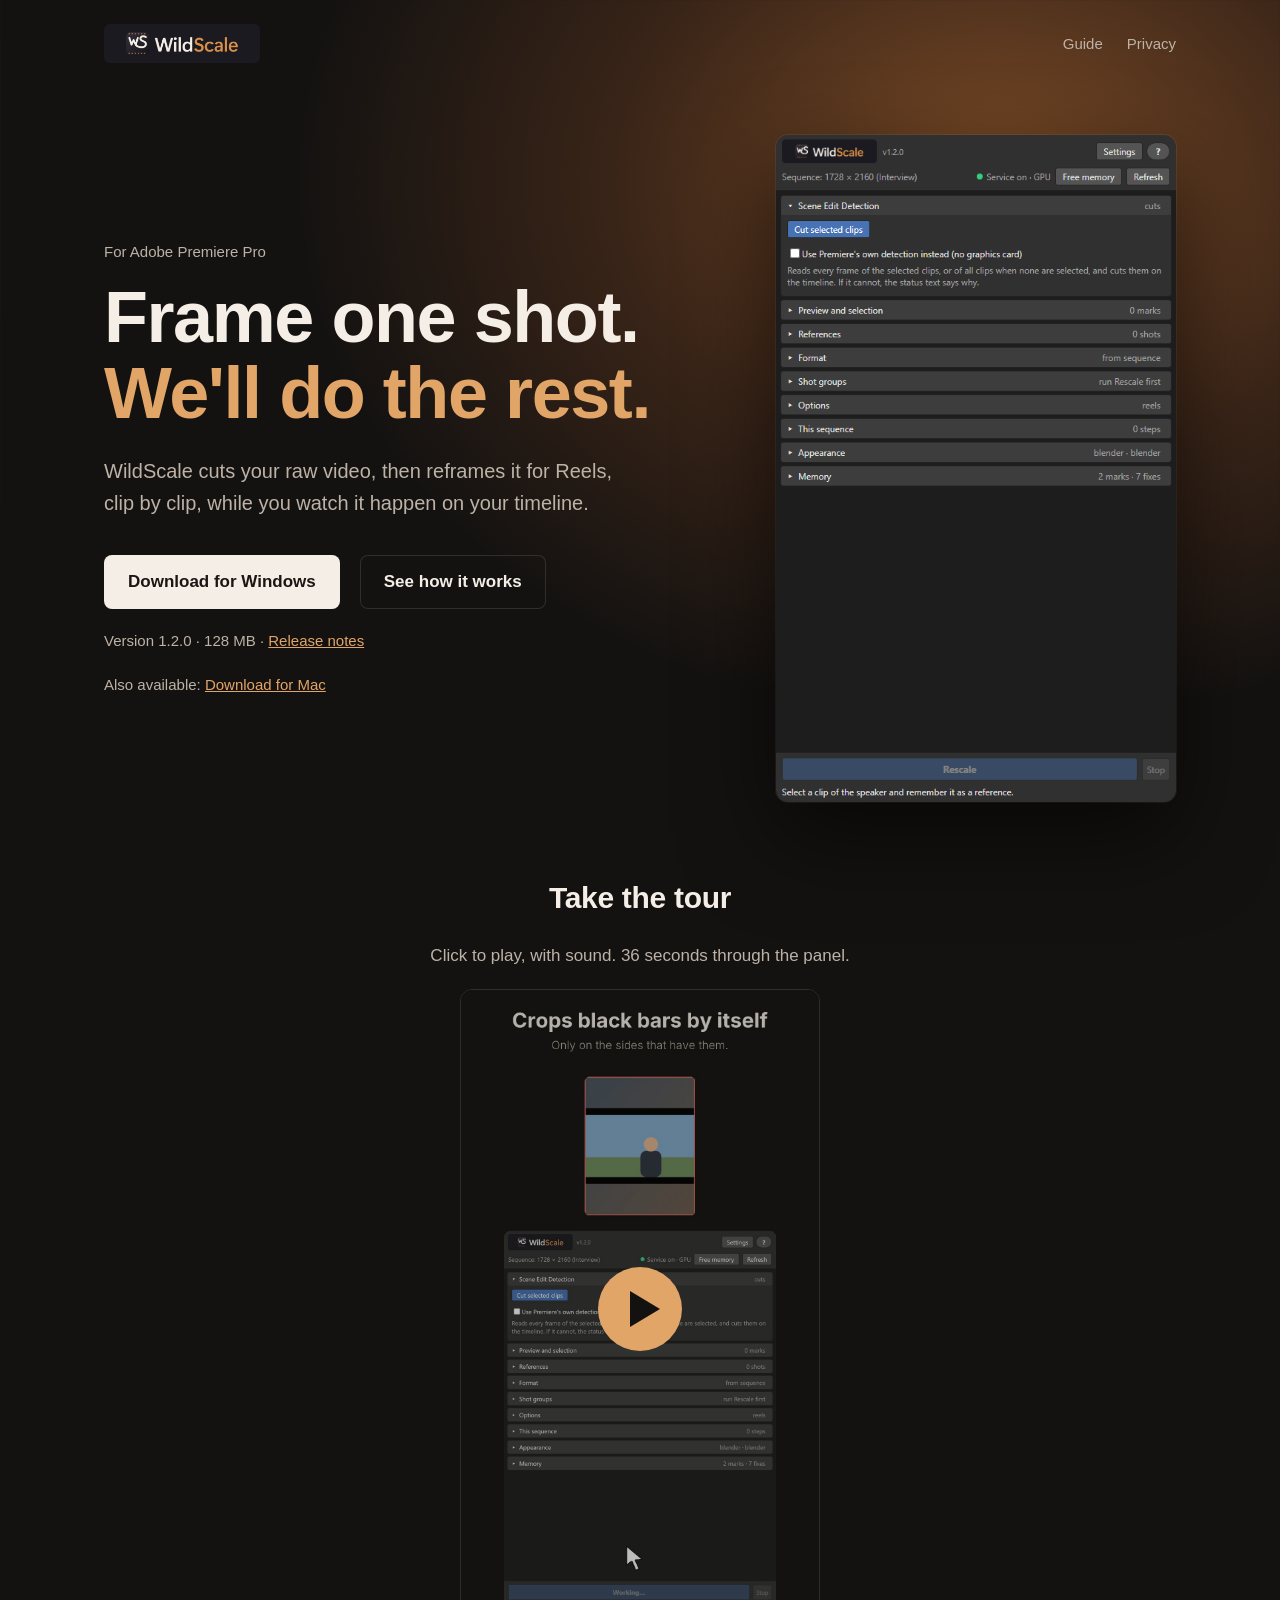
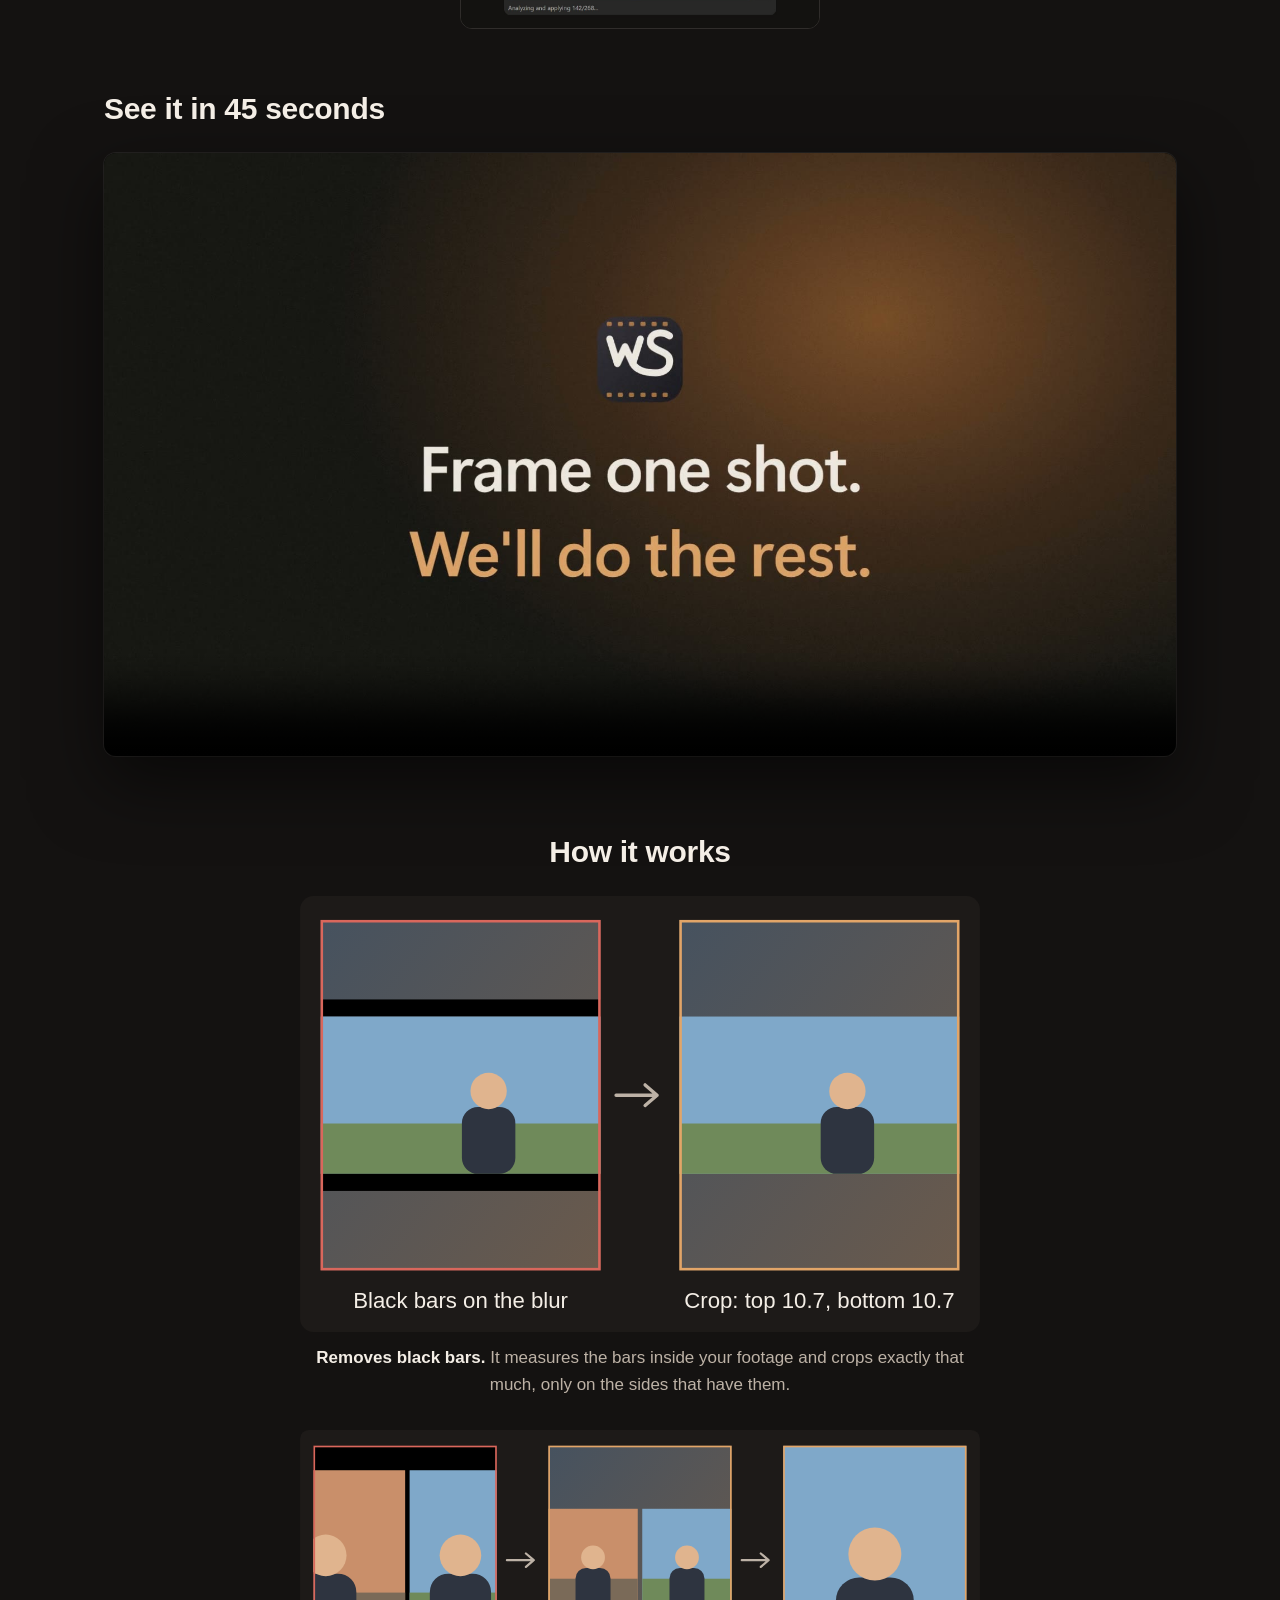
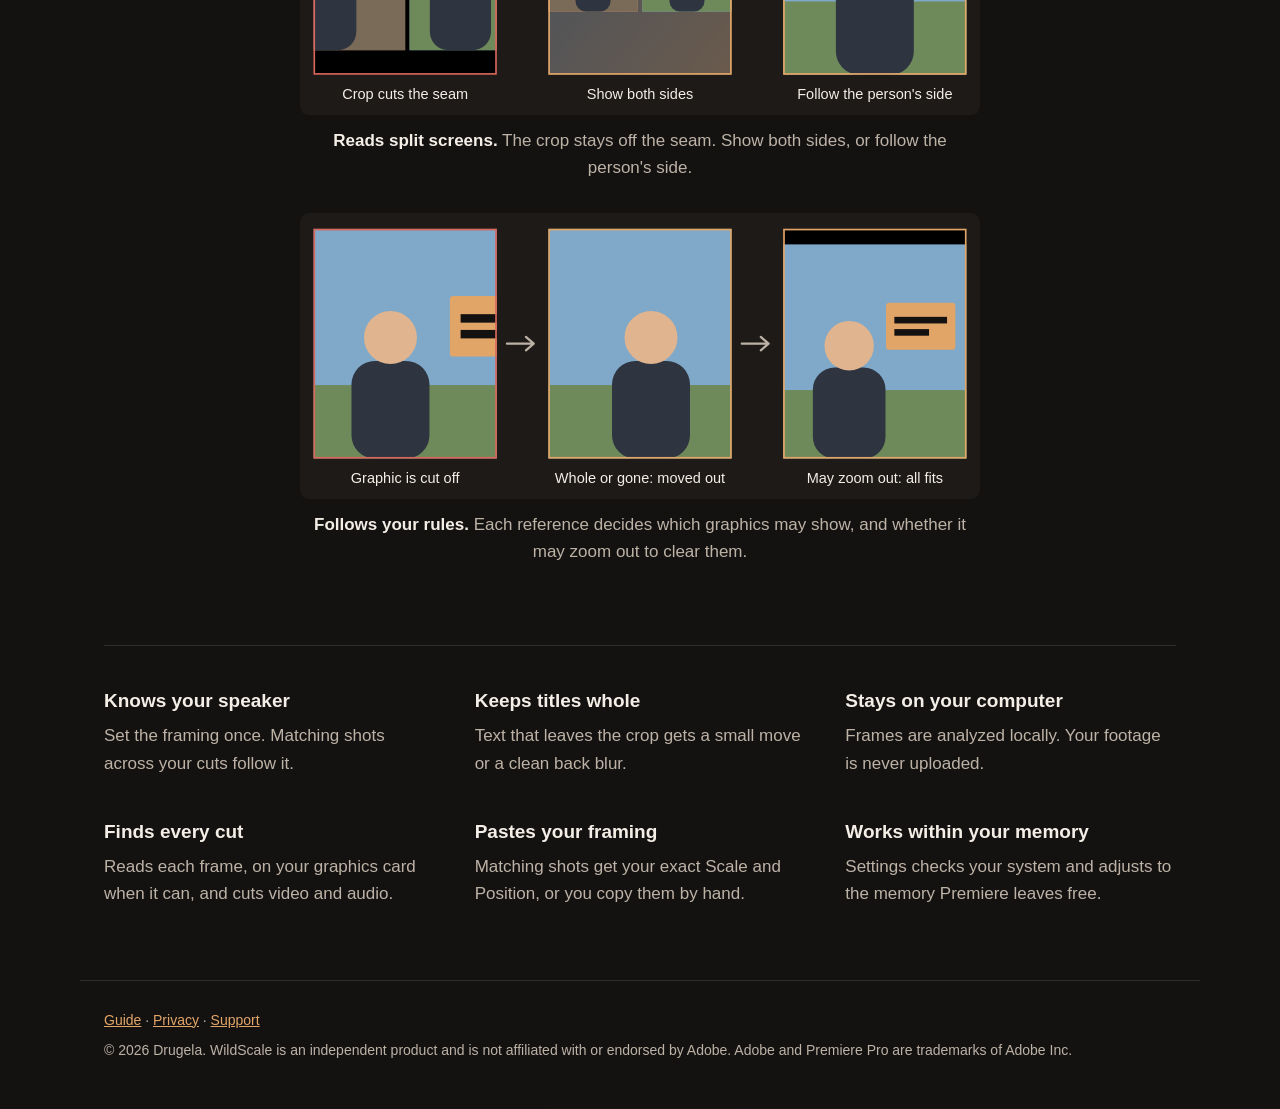
==== commit 388f99e2: "Update the site for WildScale 1.3.0 for Mac Co-Authored-By: Claude Opus 5.5 <noreply@anthropic.com>" ====
--- a/index.html
+++ b/index.html
@@ -29,9 +29,10 @@
         <h1>Frame one shot.<br /><span>We'll do the rest.</span></h1>
         <p class="lead">WildScale cuts your raw video, then reframes it for Reels, clip by clip, while you watch it happen on your timeline.</p>
         <div class="actions">
-          <a class="button primary" href="https://github.com/GSK95/WildScale/releases/download/1.2.0/WildScaleSetup-1.2.0.exe">Download for Windows</a>
+          <a class="button primary" id="download" href="https://github.com/GSK95/WildScale/releases/download/1.2.0/WildScaleSetup-1.2.0.exe">Download for Windows</a>
           <a class="button secondary" href="guide.html">See how it works</a>
-          <span class="status">Version 1.2.0 · 128 MB · <a href="https://github.com/GSK95/WildScale/releases/tag/1.2.0">Release notes</a></span>
+          <span class="status"><span id="downloadInfo">Version 1.2.0 · 128 MB</span> · <a id="releaseNotes" href="https://github.com/GSK95/WildScale/releases/tag/1.2.0">Release notes</a></span>
+          <span class="status otherDownload">Also available: <a id="otherDownload" href="https://github.com/GSK95/WildScale/releases/download/1.3.0/WildScale-1.3.0-mac-x86_64.pkg">Download for Mac</a></span>
         </div>
       </div>
       <figure class="shot">
@@ -108,6 +109,19 @@
     <p>© 2026 Drugela. WildScale is an independent product and is not affiliated with or endorsed by Adobe. Adobe and Premiere Pro are trademarks of Adobe Inc.</p>
   </footer>
   <script>
+    // Apple visitors get the Mac download first; everyone else keeps the page as written.
+    if (/Mac|iPhone|iPad|iPod/.test(navigator.userAgentData?.platform || navigator.platform || navigator.userAgent)) {
+      const download = document.getElementById("download");
+      const other = document.getElementById("otherDownload");
+      const windowsLink = download.href;
+      download.href = other.href;
+      download.textContent = "Download for Mac";
+      other.href = windowsLink;
+      other.textContent = "Download for Windows";
+      document.getElementById("downloadInfo").textContent = "Version 1.3.0 · 100 MB · Intel Mac";
+      document.getElementById("releaseNotes").href = "https://github.com/GSK95/WildScale/releases/tag/1.3.0";
+    }
+
     const tourVideo = document.getElementById("tourVideo");
     const tourPlay = document.getElementById("tourPlay");
     tourPlay.addEventListener("click", () => {
--- a/style.css
+++ b/style.css
@@ -139,6 +139,10 @@
   box-shadow: inset 0 0 0 1px var(--line);
 }
 
+.otherDownload {
+  flex-basis: 100%;
+}
+
 .status {
   color: var(--soft);
   font-size: 15px;
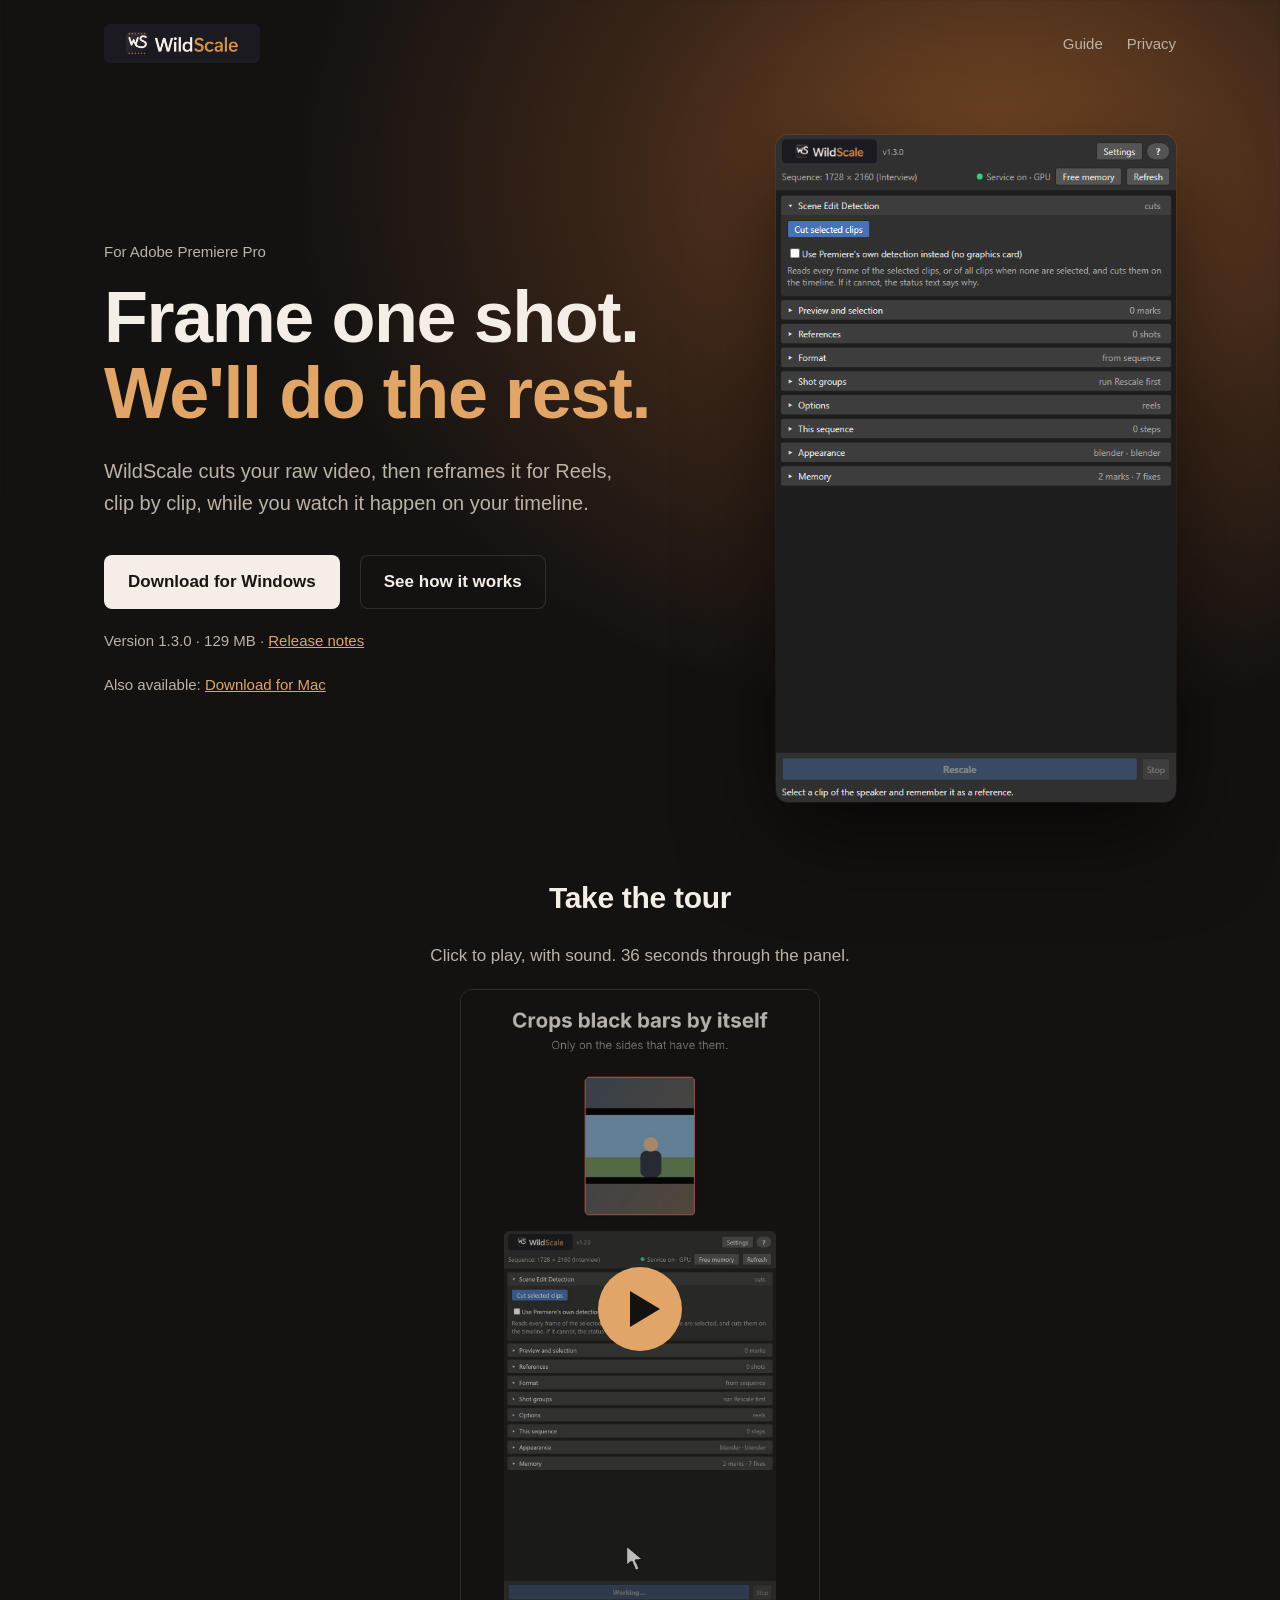
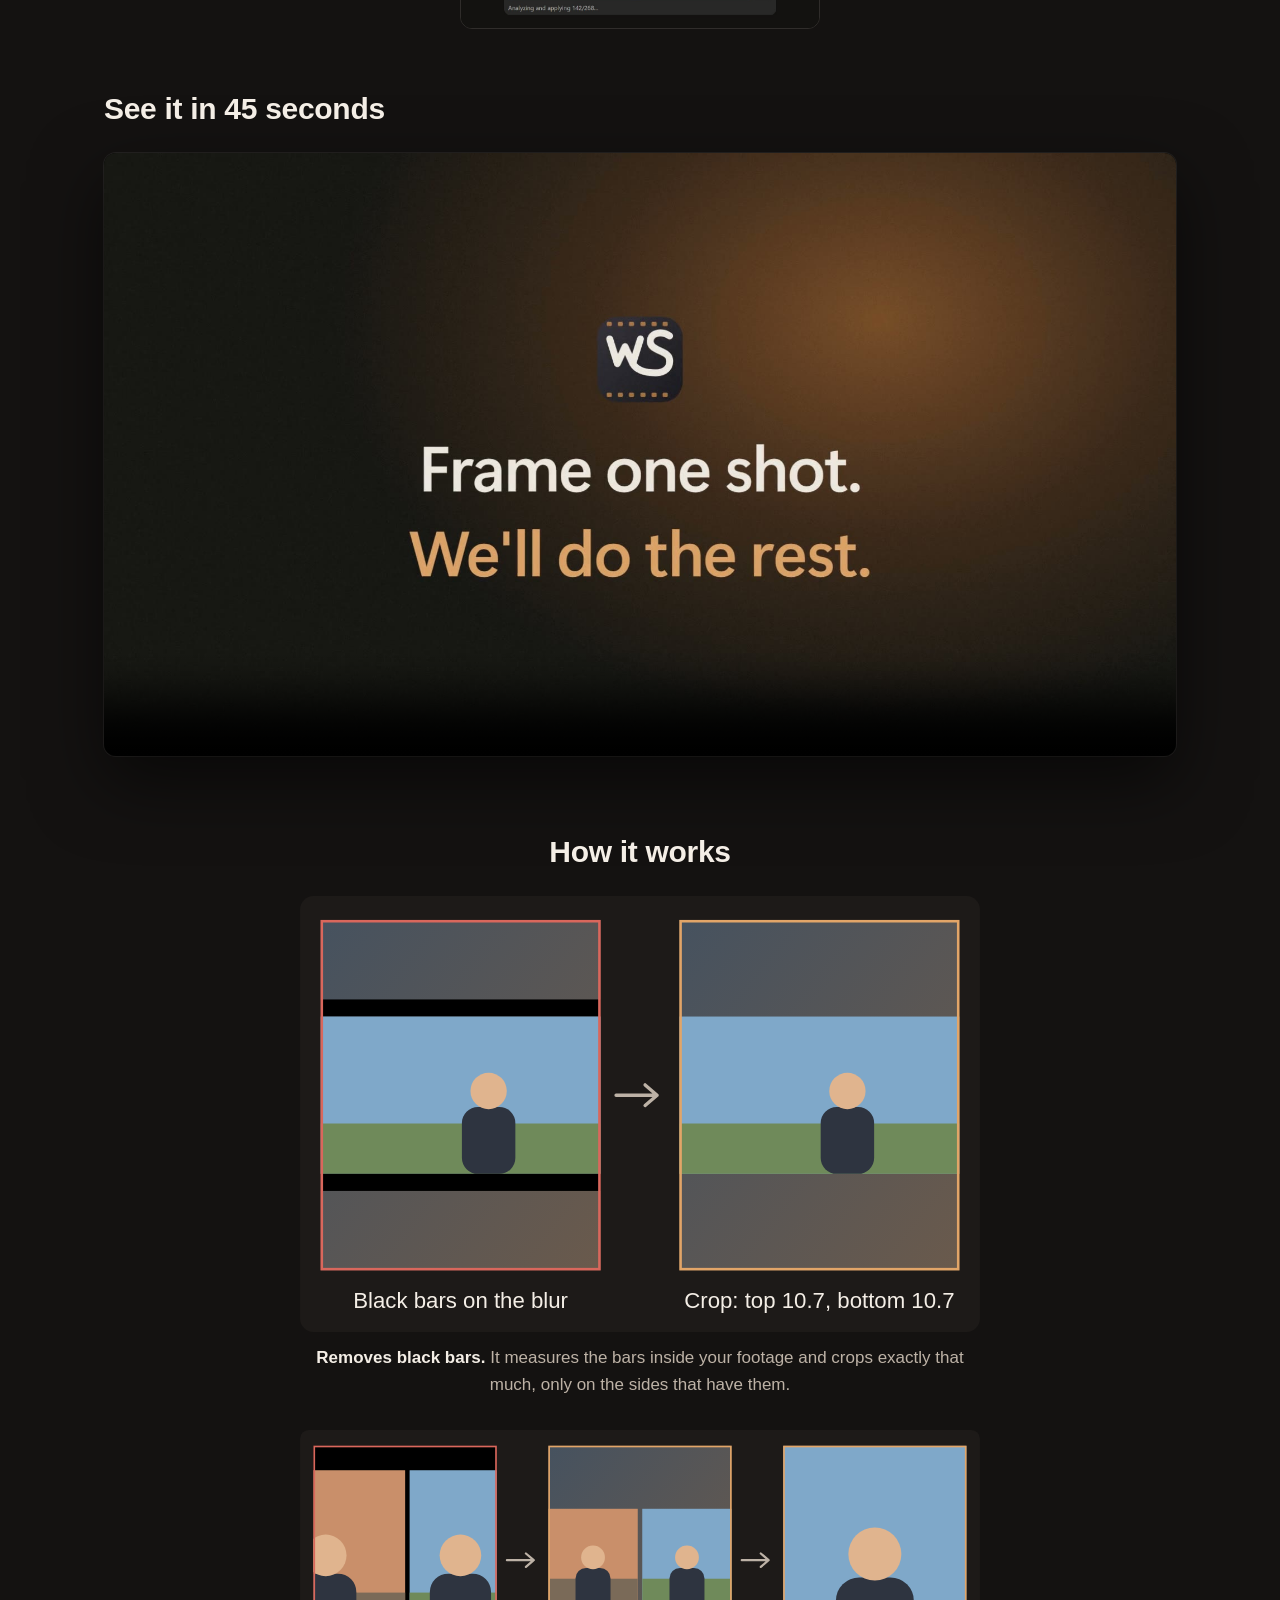
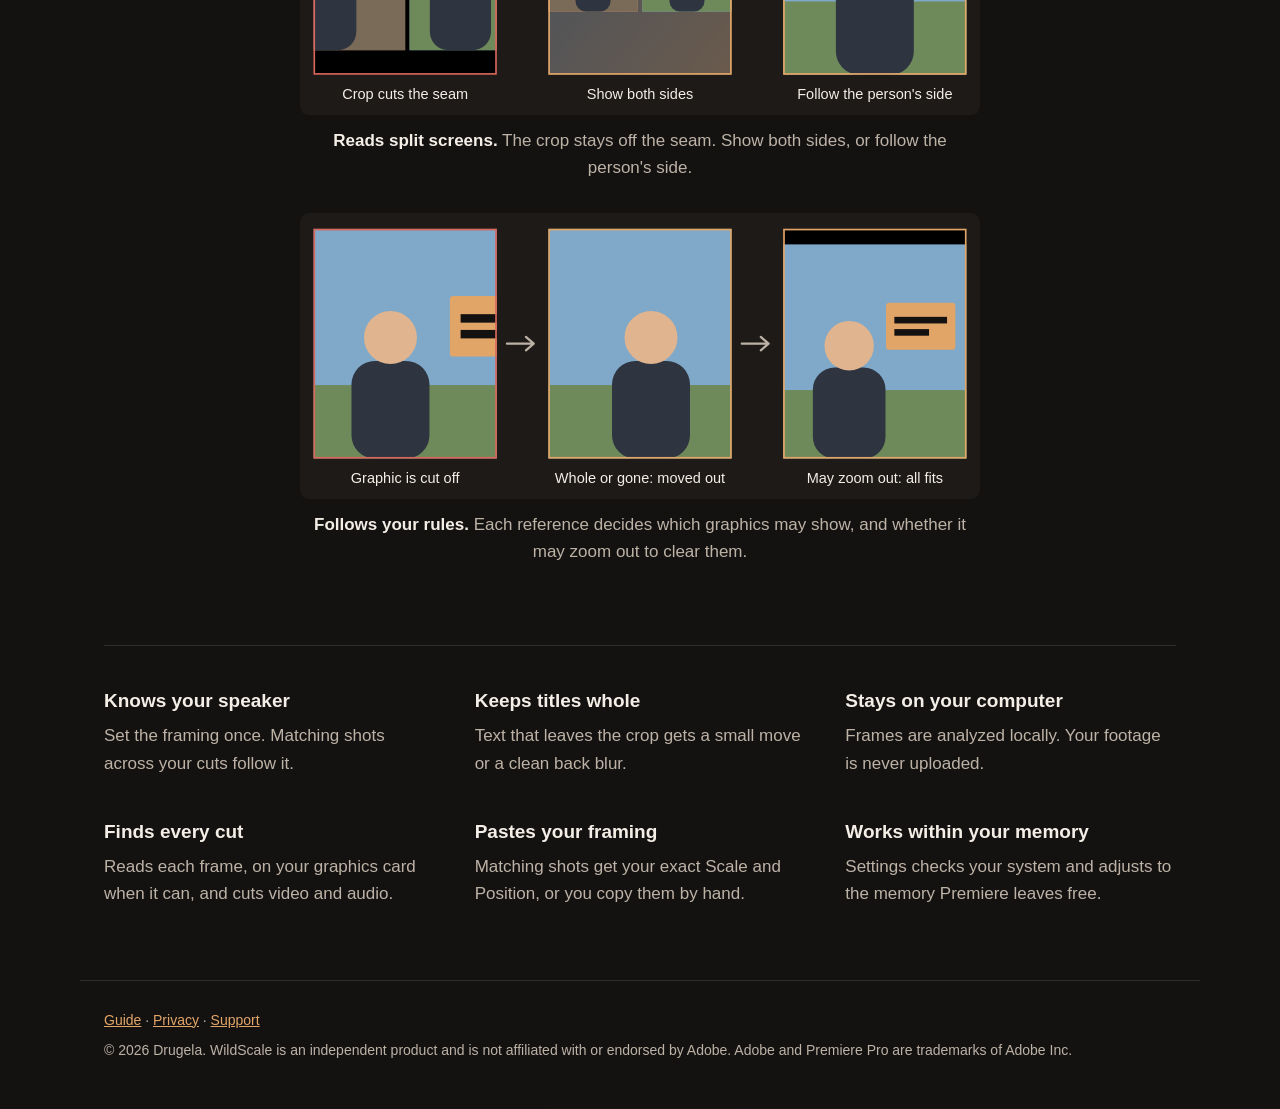
==== commit be465a0e: "Update the site for WildScale 1.3.0 for Windows Co-Authored-By: Claude Opus 5.5 <noreply@anthropic.c" ====
--- a/index.html
+++ b/index.html
@@ -29,9 +29,9 @@
         <h1>Frame one shot.<br /><span>We'll do the rest.</span></h1>
         <p class="lead">WildScale cuts your raw video, then reframes it for Reels, clip by clip, while you watch it happen on your timeline.</p>
         <div class="actions">
-          <a class="button primary" id="download" href="https://github.com/GSK95/WildScale/releases/download/1.2.0/WildScaleSetup-1.2.0.exe">Download for Windows</a>
+          <a class="button primary" id="download" href="https://github.com/GSK95/WildScale/releases/download/1.3.0/WildScaleSetup-1.3.0.exe">Download for Windows</a>
           <a class="button secondary" href="guide.html">See how it works</a>
-          <span class="status"><span id="downloadInfo">Version 1.2.0 · 128 MB</span> · <a id="releaseNotes" href="https://github.com/GSK95/WildScale/releases/tag/1.2.0">Release notes</a></span>
+          <span class="status"><span id="downloadInfo">Version 1.3.0 · 129 MB</span> · <a id="releaseNotes" href="https://github.com/GSK95/WildScale/releases/tag/1.3.0">Release notes</a></span>
           <span class="status otherDownload">Also available: <a id="otherDownload" href="https://github.com/GSK95/WildScale/releases/download/1.3.0/WildScale-1.3.0-mac-x86_64.pkg">Download for Mac</a></span>
         </div>
       </div>
@@ -110,7 +110,7 @@
   </footer>
   <script>
     // Apple visitors get the Mac download first; everyone else keeps the page as written.
-    if (/Mac|iPhone|iPad|iPod/.test(navigator.userAgentData?.platform || navigator.platform || navigator.userAgent)) {
+    if (/mac|iphone|ipad|ipod/i.test(navigator.userAgentData?.platform || navigator.platform || navigator.userAgent)) {
       const download = document.getElementById("download");
       const other = document.getElementById("otherDownload");
       const windowsLink = download.href;
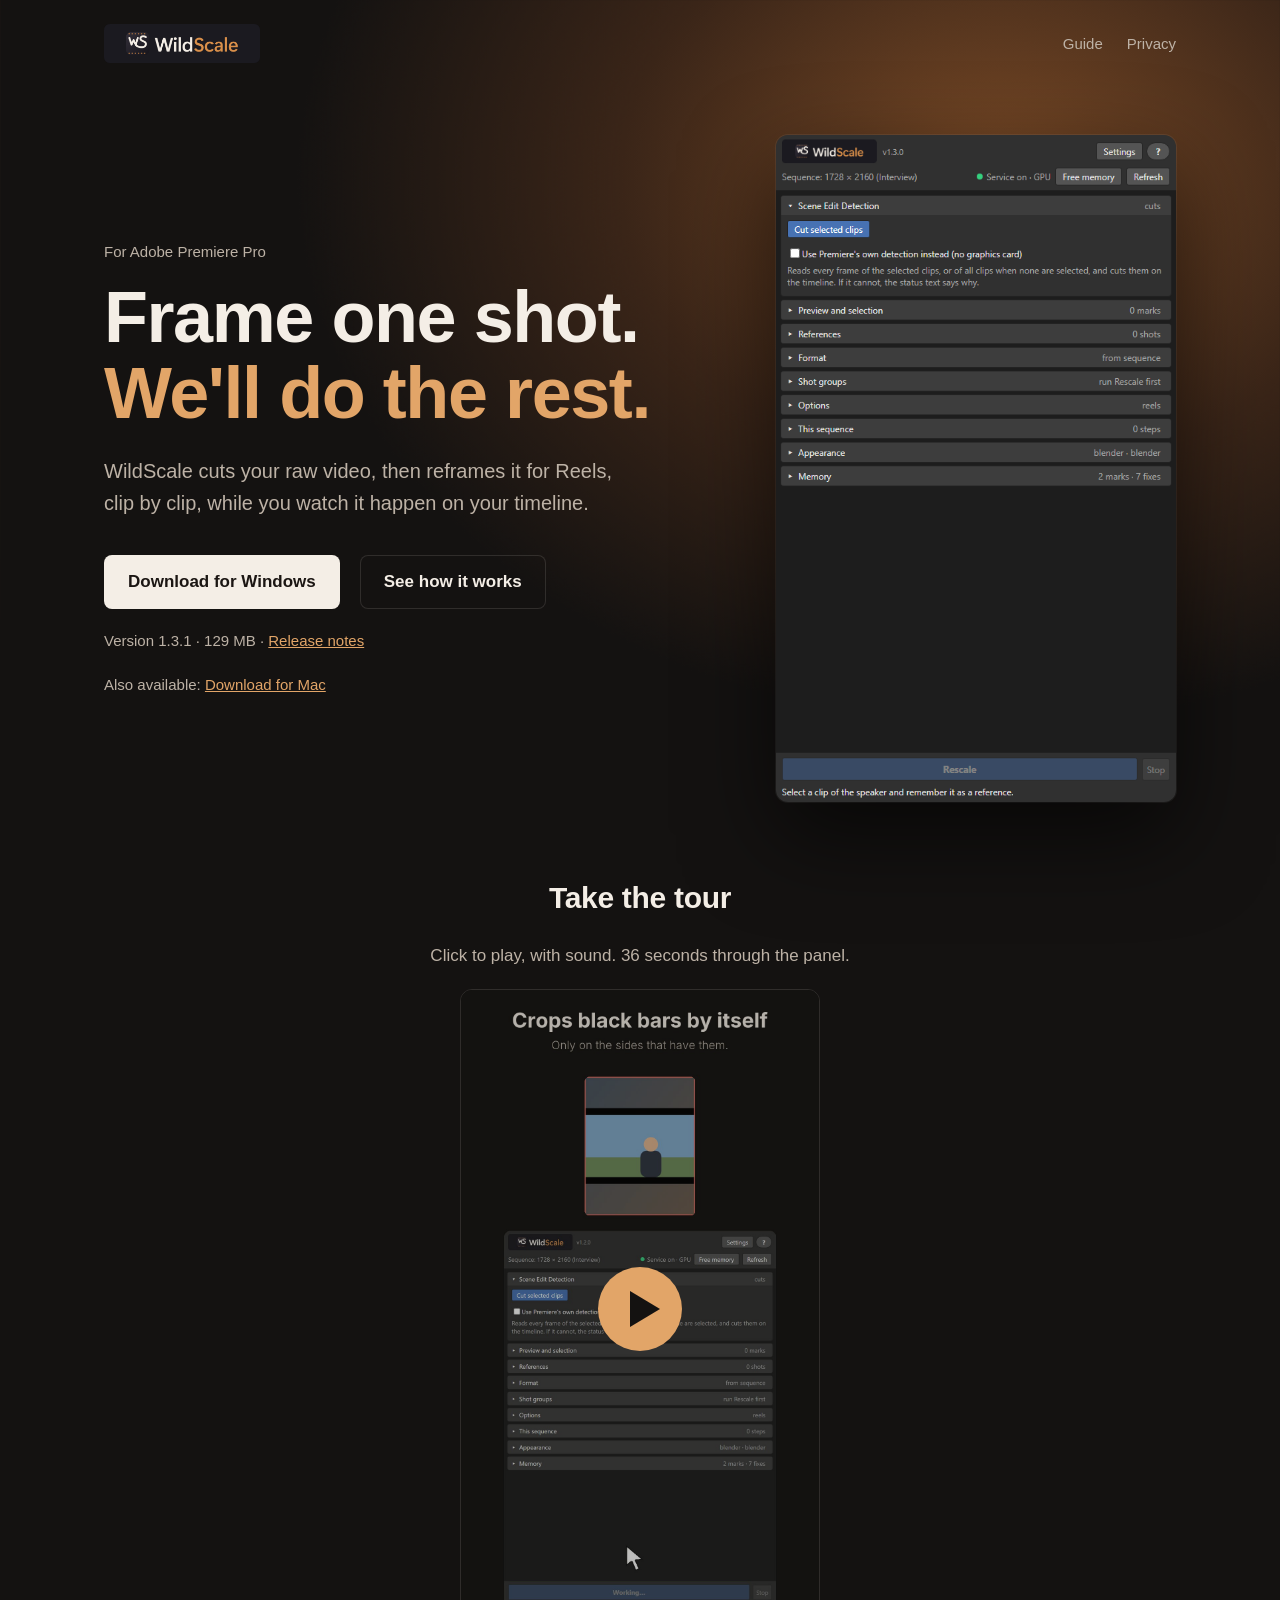
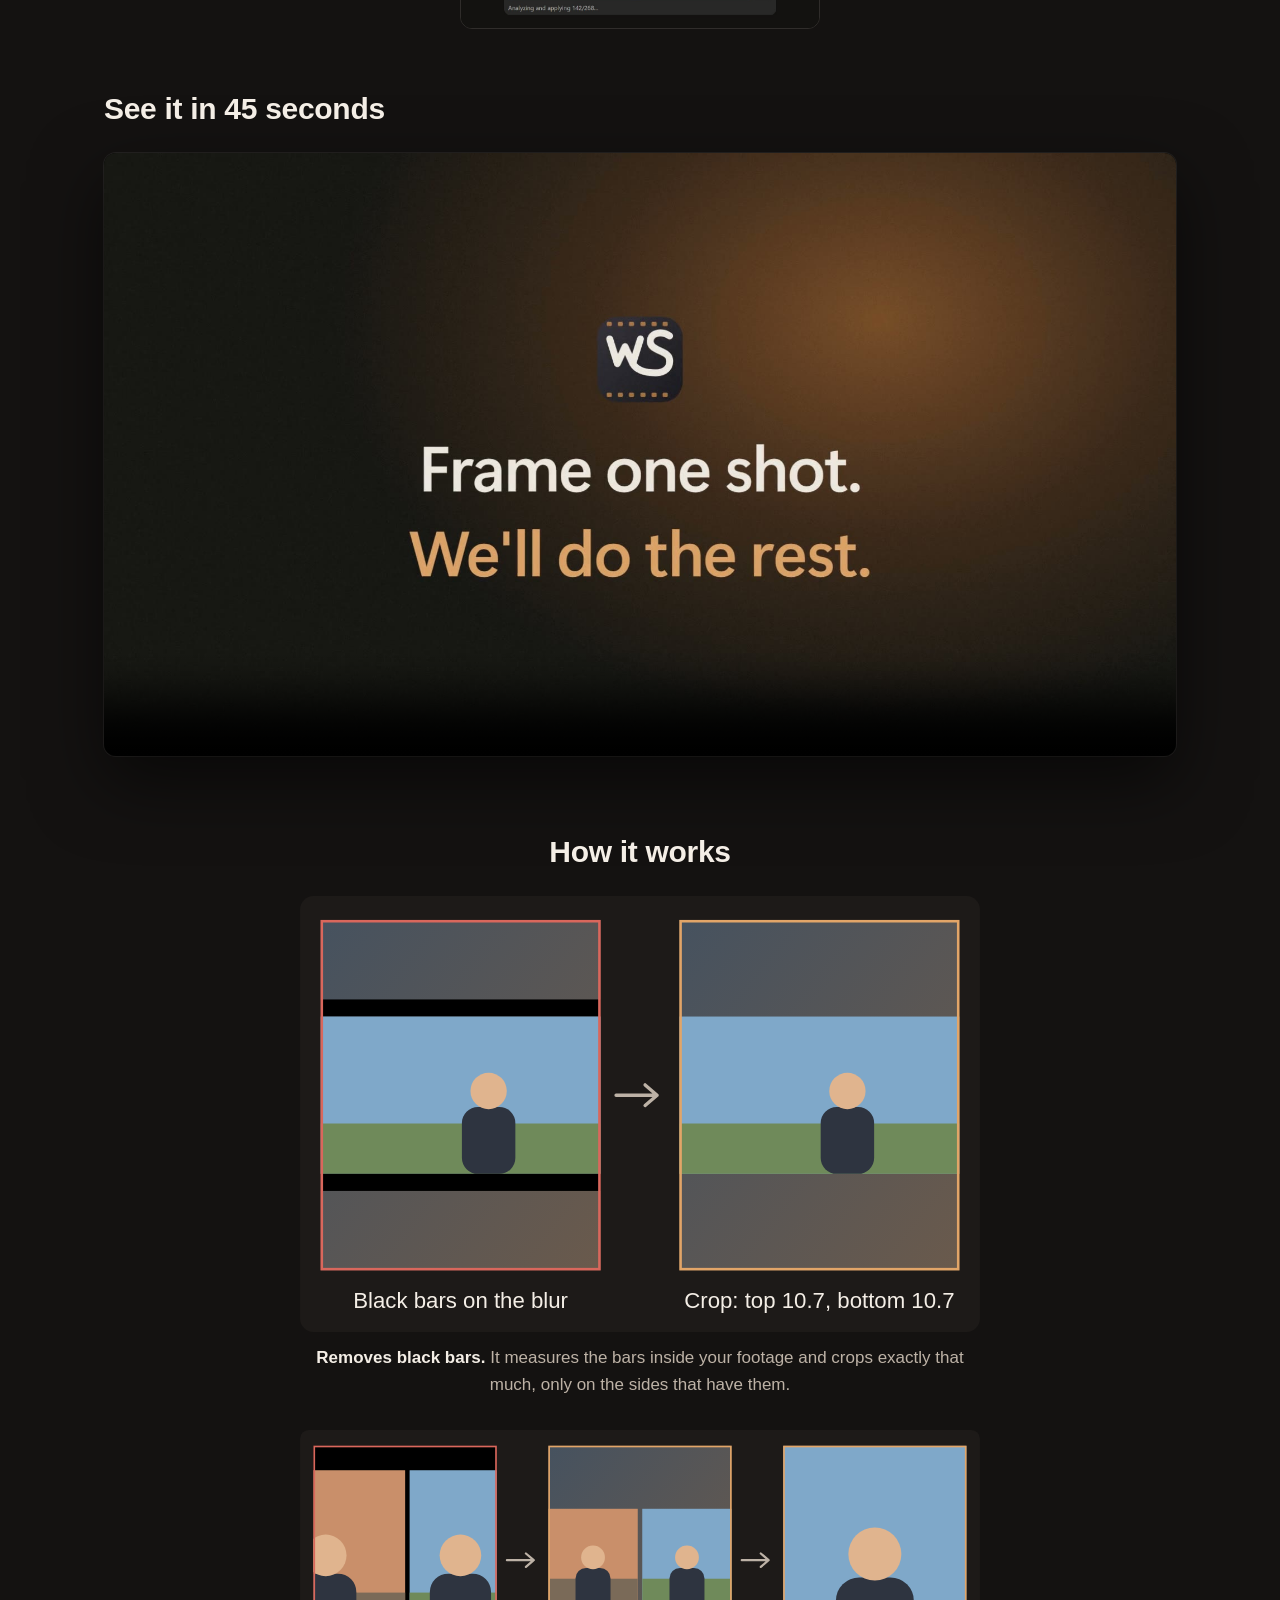
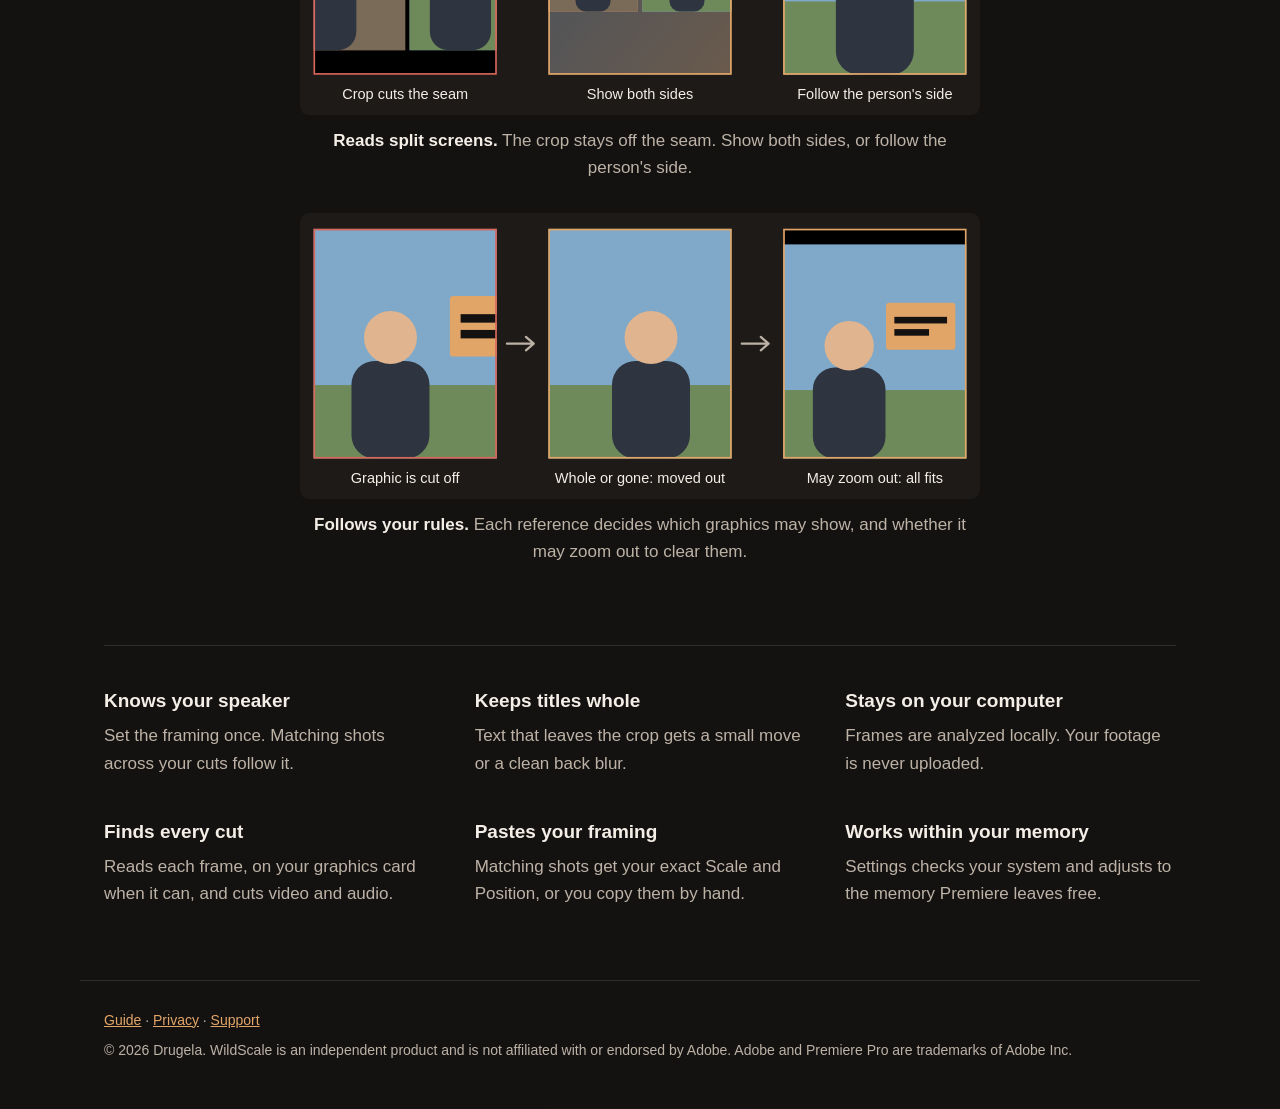
==== commit 57a9e54f: "Update the site for WildScale 1.3.1 for Windows Co-Authored-By: Claude Opus 5.5 <noreply@anthropic.c" ====
--- a/index.html
+++ b/index.html
@@ -29,9 +29,9 @@
         <h1>Frame one shot.<br /><span>We'll do the rest.</span></h1>
         <p class="lead">WildScale cuts your raw video, then reframes it for Reels, clip by clip, while you watch it happen on your timeline.</p>
         <div class="actions">
-          <a class="button primary" id="download" href="https://github.com/GSK95/WildScale/releases/download/1.3.0/WildScaleSetup-1.3.0.exe">Download for Windows</a>
+          <a class="button primary" id="download" href="https://github.com/GSK95/WildScale/releases/download/1.3.1/WildScaleSetup-1.3.1.exe">Download for Windows</a>
           <a class="button secondary" href="guide.html">See how it works</a>
-          <span class="status"><span id="downloadInfo">Version 1.3.0 · 129 MB</span> · <a id="releaseNotes" href="https://github.com/GSK95/WildScale/releases/tag/1.3.0">Release notes</a></span>
+          <span class="status"><span id="downloadInfo">Version 1.3.1 · 129 MB</span> · <a id="releaseNotes" href="https://github.com/GSK95/WildScale/releases/tag/1.3.1">Release notes</a></span>
           <span class="status otherDownload">Also available: <a id="otherDownload" href="https://github.com/GSK95/WildScale/releases/download/1.3.0/WildScale-1.3.0-mac-x86_64.pkg">Download for Mac</a></span>
         </div>
       </div>
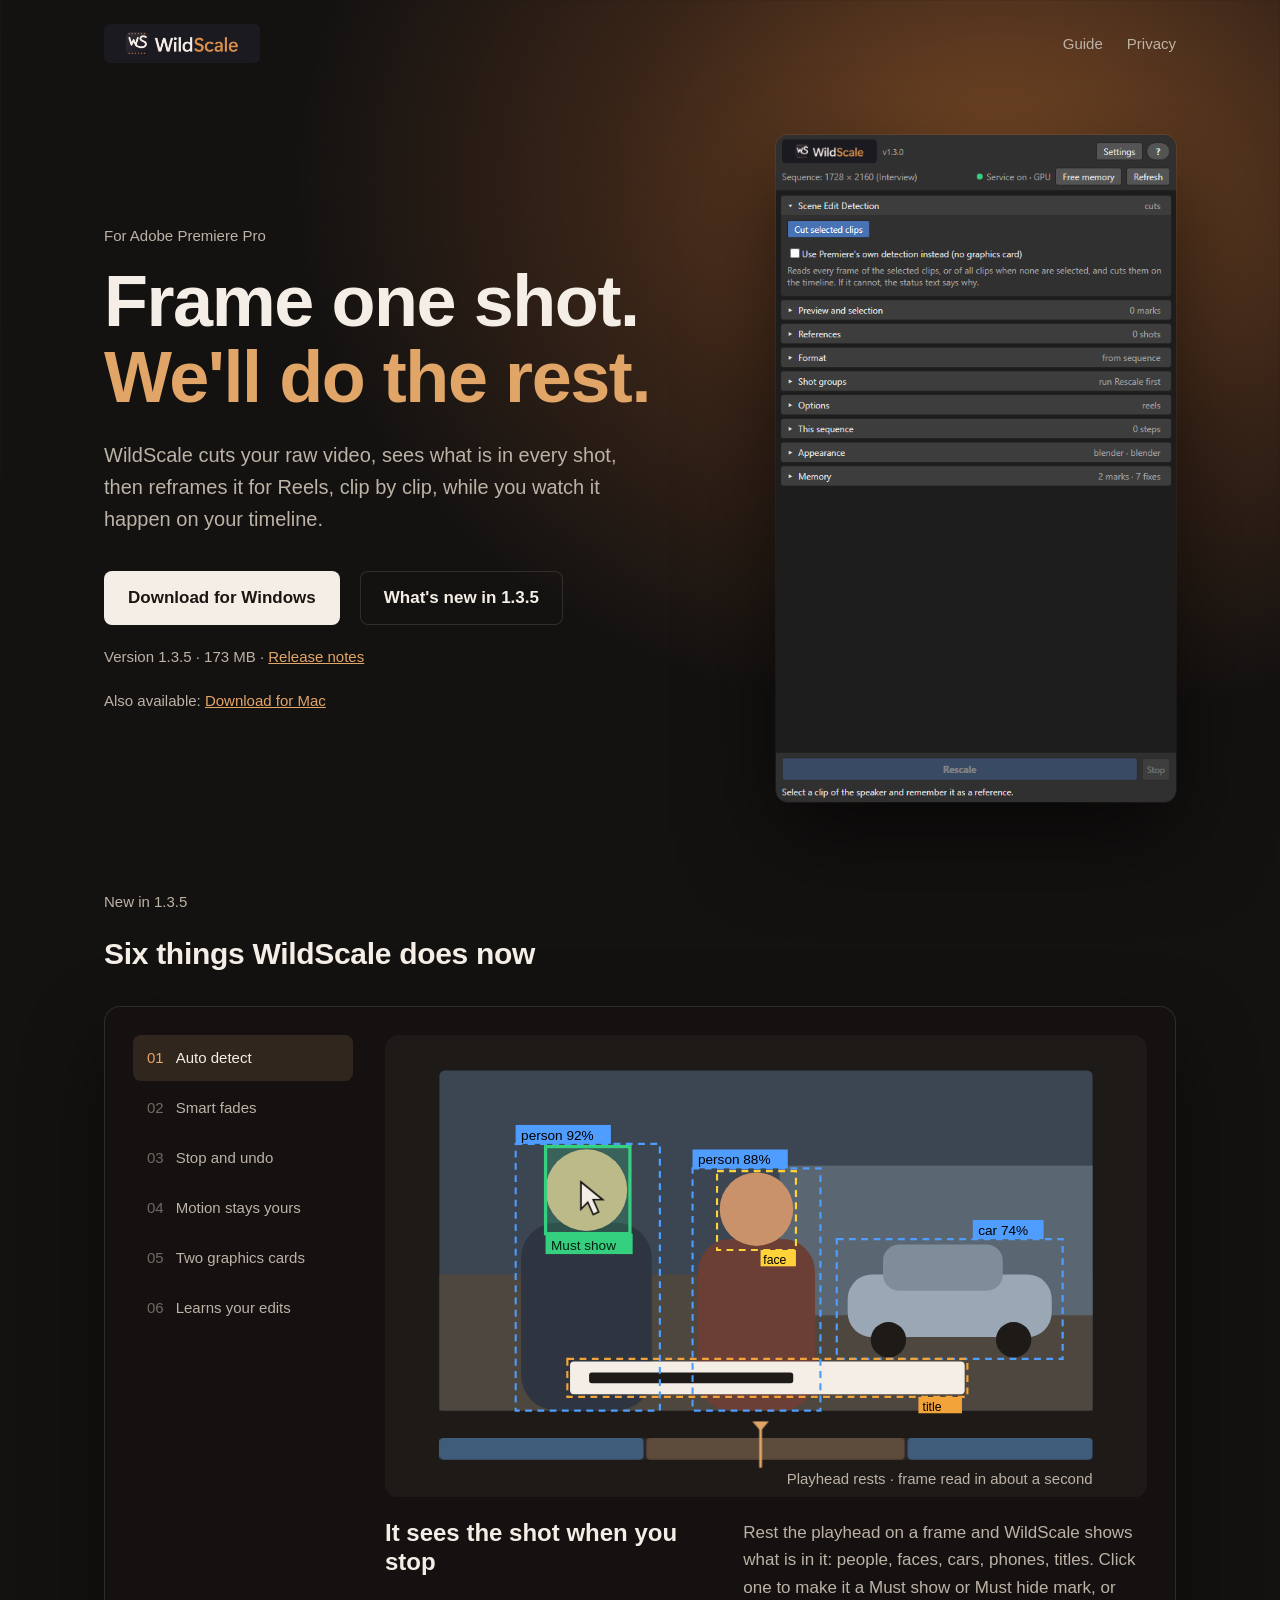
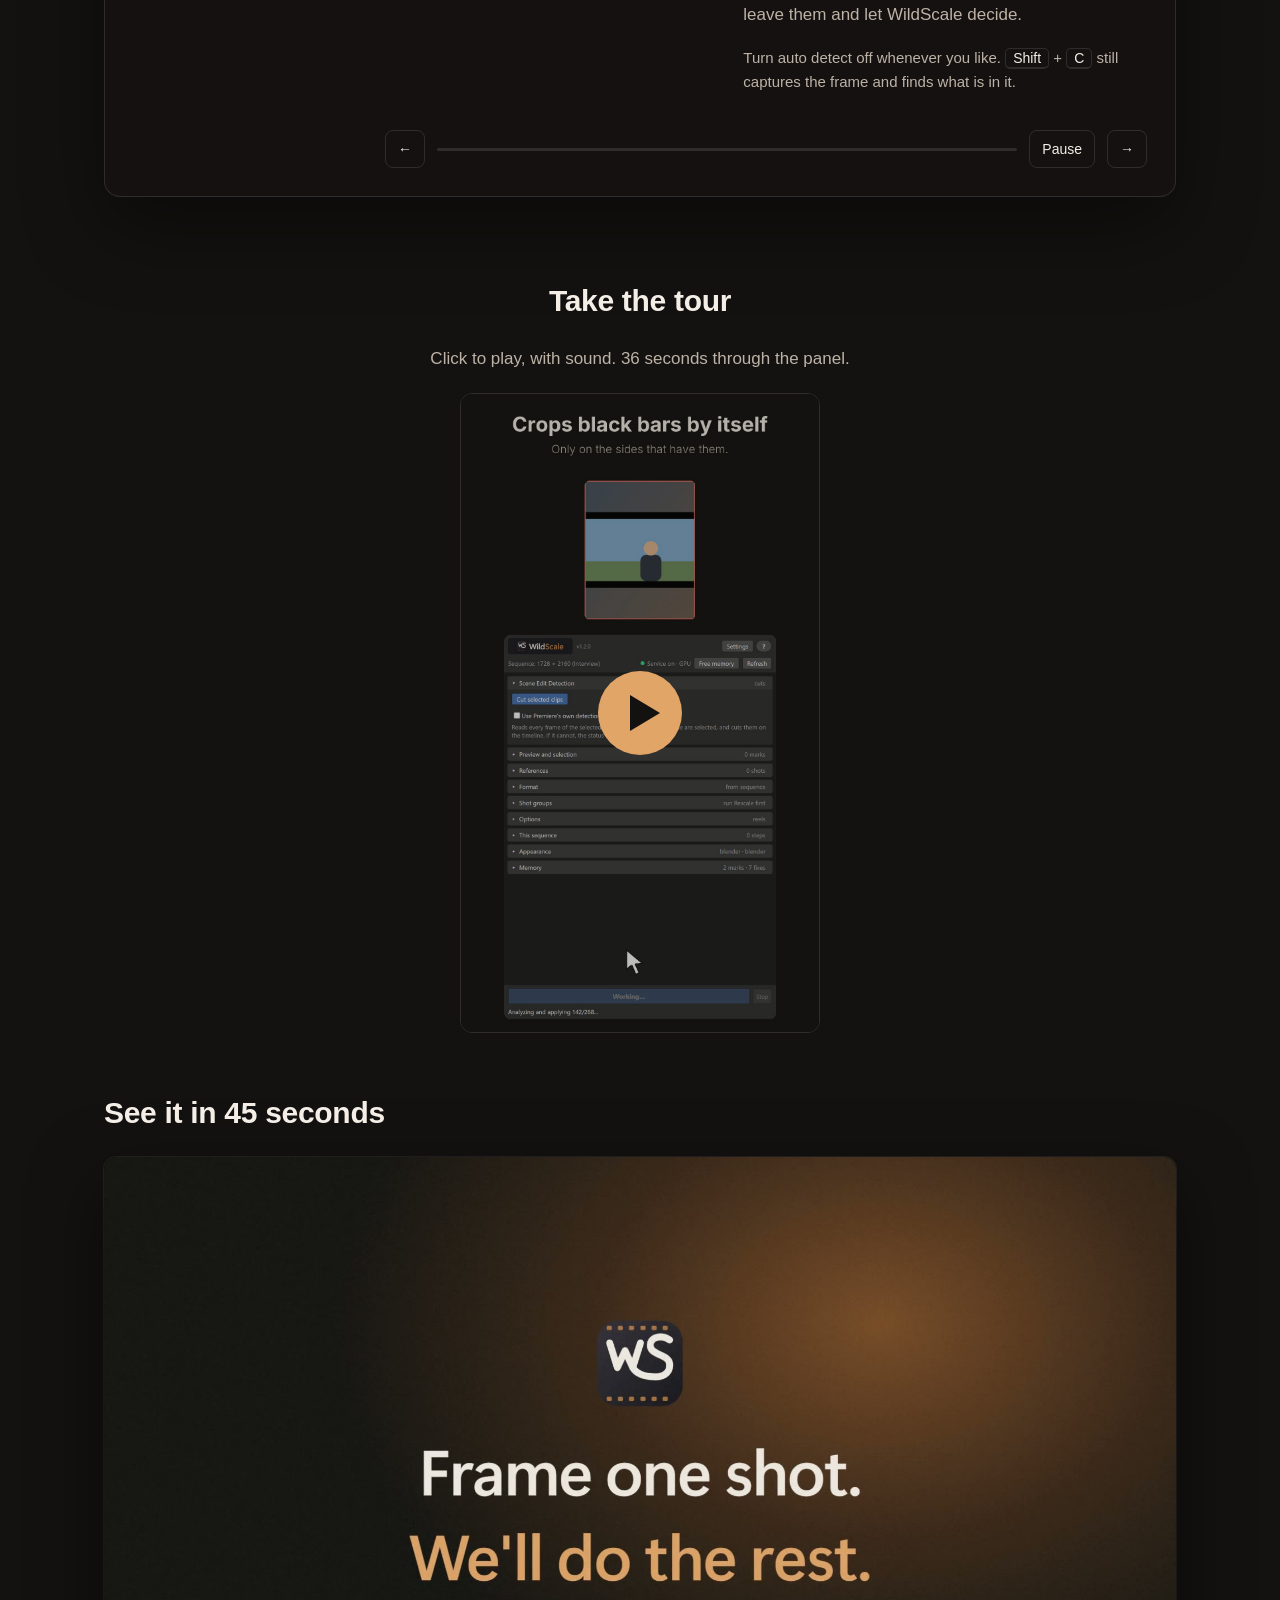
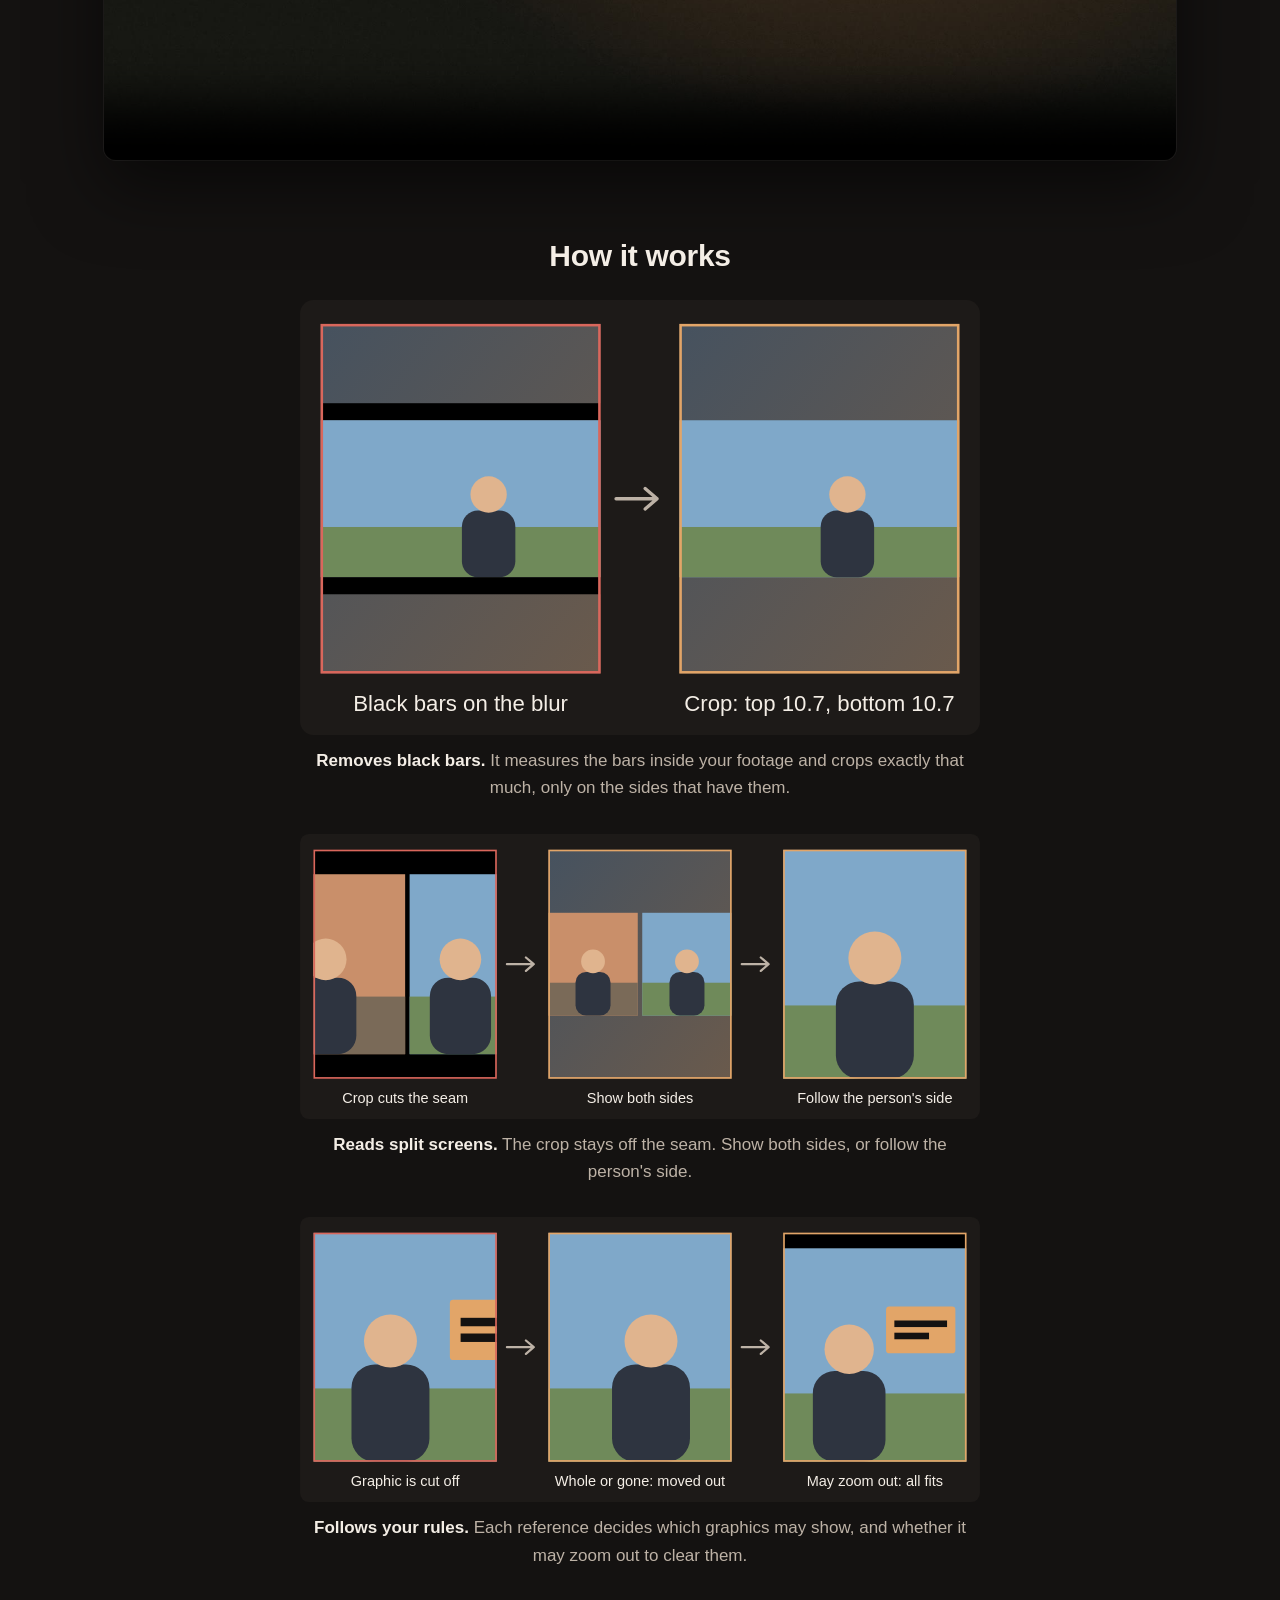
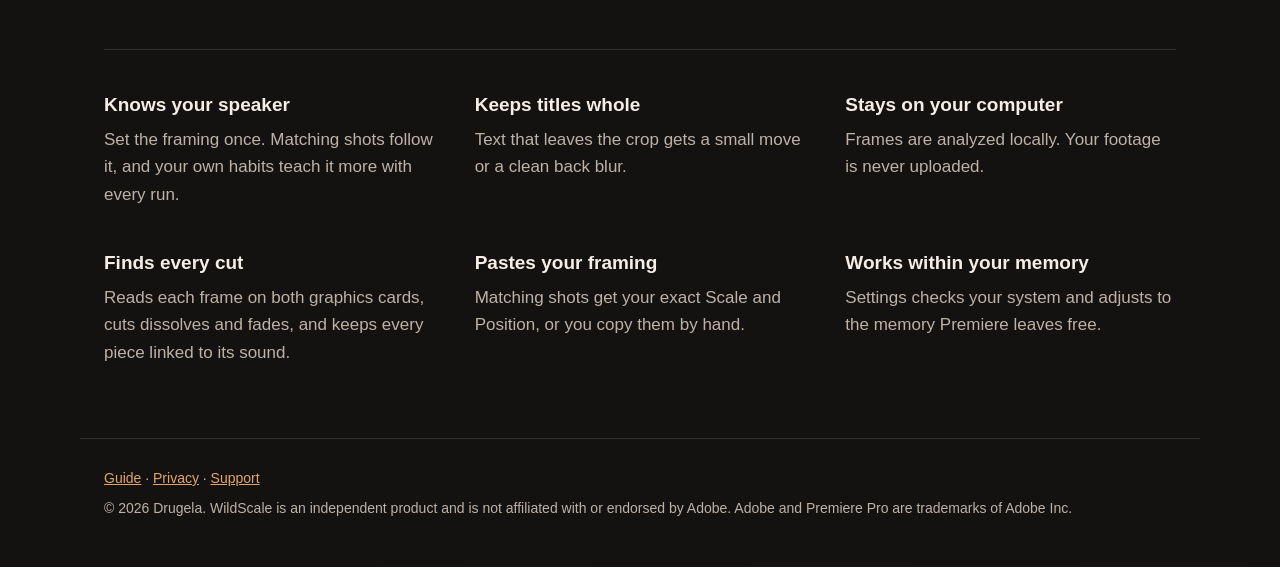
==== commit 4101457d: "Update the site for WildScale 1.3.5 for Windows Adds the new presentation of what is new, and the gu" ====
--- a/index.html
+++ b/index.html
@@ -27,17 +27,207 @@
       <div>
         <p class="eyebrow">For Adobe Premiere Pro</p>
         <h1>Frame one shot.<br /><span>We'll do the rest.</span></h1>
-        <p class="lead">WildScale cuts your raw video, then reframes it for Reels, clip by clip, while you watch it happen on your timeline.</p>
+        <p class="lead">WildScale cuts your raw video, sees what is in every shot, then reframes it for Reels, clip by clip, while you watch it happen on your timeline.</p>
         <div class="actions">
-          <a class="button primary" id="download" href="https://github.com/GSK95/WildScale/releases/download/1.3.1/WildScaleSetup-1.3.1.exe">Download for Windows</a>
-          <a class="button secondary" href="guide.html">See how it works</a>
-          <span class="status"><span id="downloadInfo">Version 1.3.1 · 129 MB</span> · <a id="releaseNotes" href="https://github.com/GSK95/WildScale/releases/tag/1.3.1">Release notes</a></span>
+          <a class="button primary" id="download" href="https://github.com/GSK95/WildScale/releases/download/1.3.5/WildScaleSetup-1.3.5.exe">Download for Windows</a>
+          <a class="button secondary" href="#new">What's new in 1.3.5</a>
+          <span class="status"><span id="downloadInfo">Version 1.3.5 · 173 MB</span> · <a id="releaseNotes" href="https://github.com/GSK95/WildScale/releases/tag/1.3.5">Release notes</a></span>
           <span class="status otherDownload">Also available: <a id="otherDownload" href="https://github.com/GSK95/WildScale/releases/download/1.3.0/WildScale-1.3.0-mac-x86_64.pkg">Download for Mac</a></span>
         </div>
       </div>
       <figure class="shot">
         <img src="assets/panel.png" alt="The WildScale panel with Scene Edit Detection open" width="540" height="900" />
       </figure>
+    </section>
+
+    <section class="showcase" id="new" aria-labelledby="newTitle">
+      <p class="eyebrow">New in 1.3.5</p>
+      <h2 id="newTitle">Six things WildScale does now</h2>
+      <div class="deck" id="deck">
+        <ol class="deckTabs" role="tablist">
+          <li><button type="button" role="tab" aria-selected="true" data-slide="0"><span>01</span>Auto detect</button></li>
+          <li><button type="button" role="tab" aria-selected="false" data-slide="1"><span>02</span>Smart fades</button></li>
+          <li><button type="button" role="tab" aria-selected="false" data-slide="2"><span>03</span>Stop and undo</button></li>
+          <li><button type="button" role="tab" aria-selected="false" data-slide="3"><span>04</span>Motion stays yours</button></li>
+          <li><button type="button" role="tab" aria-selected="false" data-slide="4"><span>05</span>Two graphics cards</button></li>
+          <li><button type="button" role="tab" aria-selected="false" data-slide="5"><span>06</span>Learns your edits</button></li>
+        </ol>
+
+        <div class="deckStage">
+          <article class="slide active" role="tabpanel" aria-label="Auto detect">
+            <svg class="art" viewBox="0 0 560 340" role="img" aria-label="The playhead stops on a shot, WildScale outlines two people, their faces, a car and a title, and a click turns one face into a Must show mark">
+              <rect width="560" height="340" rx="10" fill="#1d1a18" />
+              <g transform="translate(40 26)">
+                <rect width="480" height="250" rx="4" fill="#3b4652" />
+                <rect y="150" width="480" height="100" fill="#4d473f" />
+                <rect x="250" y="70" width="230" height="110" fill="#5a6672" />
+                <g class="car"><rect x="300" y="150" width="150" height="46" rx="18" fill="#9aa7b4" /><rect x="326" y="128" width="88" height="34" rx="12" fill="#7f8c99" /><circle cx="330" cy="198" r="13" fill="#1d1a18" /><circle cx="422" cy="198" r="13" fill="#1d1a18" /></g>
+                <rect x="60" y="112" width="96" height="138" rx="26" fill="#2e3440" /><circle cx="108" cy="88" r="30" fill="#e0b48e" />
+                <rect x="190" y="124" width="86" height="126" rx="24" fill="#6b3f35" /><circle cx="233" cy="102" r="27" fill="#c9926b" />
+                <rect x="96" y="214" width="290" height="24" rx="3" fill="#f4eee6" /><rect x="110" y="222" width="150" height="8" rx="2" fill="#1d1a18" />
+                <g class="found f1"><rect x="56" y="54" width="106" height="196" fill="none" stroke="#4f9dff" stroke-dasharray="5 4" stroke-width="1.6" /><rect x="56" y="40" width="70" height="14" fill="#4f9dff" /><text x="60" y="51" font-size="10" fill="#000">person 92%</text></g>
+                <g class="found f2"><rect x="186" y="72" width="94" height="178" fill="none" stroke="#4f9dff" stroke-dasharray="5 4" stroke-width="1.6" /><rect x="186" y="58" width="70" height="14" fill="#4f9dff" /><text x="190" y="69" font-size="10" fill="#000">person 88%</text></g>
+                <g class="found f3"><rect x="292" y="124" width="166" height="88" fill="none" stroke="#4f9dff" stroke-dasharray="5 4" stroke-width="1.6" /><rect x="392" y="110" width="52" height="14" fill="#4f9dff" /><text x="396" y="121" font-size="10" fill="#000">car 74%</text></g>
+                <g class="found f4"><rect x="204" y="74" width="58" height="58" fill="none" stroke="#ffd23a" stroke-dasharray="5 4" stroke-width="1.6" /><rect x="236" y="132" width="26" height="12" fill="#ffd23a" /><text x="238" y="142" font-size="9" fill="#000">face</text></g>
+                <g class="found f5"><rect x="94" y="212" width="294" height="28" fill="none" stroke="#f2a33a" stroke-dasharray="5 4" stroke-width="1.6" /><rect x="352" y="240" width="32" height="12" fill="#f2a33a" /><text x="355" y="250" font-size="9" fill="#000">title</text></g>
+                <g class="adopted"><rect x="78" y="56" width="62" height="64" fill="rgba(53,208,127,0.2)" stroke="#35d07f" stroke-width="2.4" /><rect x="78" y="120" width="64" height="15" fill="#35d07f" /><text x="82" y="132" font-size="10" fill="#04210f">Must show</text></g>
+                <g class="found f6"><rect x="78" y="56" width="62" height="64" fill="none" stroke="#ffd23a" stroke-dasharray="5 4" stroke-width="1.6" /></g>
+                <path class="cursor" d="M0 0l0 20l5 -5l4 9l4 -2l-4 -9l7 0z" fill="#f4eee6" stroke="#141211" stroke-width="1.2" />
+              </g>
+              <g transform="translate(40 296)">
+                <rect width="480" height="16" rx="3" fill="#2a2522" />
+                <rect width="150" height="16" rx="3" fill="#3f5c7a" /><rect x="152" width="190" height="16" rx="3" fill="#5c4a3a" /><rect x="344" width="136" height="16" rx="3" fill="#3f5c7a" />
+                <g class="playhead"><rect x="-1" y="-8" width="2" height="30" fill="#e2a568" /><path d="M-6 -12h12l-6 7z" fill="#e2a568" /></g>
+                <text class="still" x="480" y="34" text-anchor="end" font-size="11" fill="#bdb2a6">Playhead rests · frame read in about a second</text>
+              </g>
+            </svg>
+            <div class="copy">
+              <h3>It sees the shot when you stop</h3>
+              <p>Rest the playhead on a frame and WildScale shows what is in it: people, faces, cars, phones, titles. Click one to make it a Must show or Must hide mark, or leave them and let WildScale decide.</p>
+              <p class="fine">Turn auto detect off whenever you like. <kbd>Shift</kbd> + <kbd>C</kbd> still captures the frame and finds what is in it.</p>
+            </div>
+          </article>
+
+          <article class="slide" role="tabpanel" aria-label="Smart fades">
+            <svg class="art" viewBox="0 0 560 340" role="img" aria-label="A timeline with a dissolve cut in its middle and a fade through black cut in the black">
+              <defs>
+                <linearGradient id="dissolve" x1="0" x2="1"><stop offset="0" stop-color="#c98f6a" /><stop offset="1" stop-color="#4f7da6" /></linearGradient>
+                <linearGradient id="toBlack" x1="0" x2="1"><stop offset="0" stop-color="#4f7da6" /><stop offset="0.45" stop-color="#050505" /><stop offset="0.55" stop-color="#050505" /><stop offset="1" stop-color="#6f8a5a" /></linearGradient>
+              </defs>
+              <rect width="560" height="340" rx="10" fill="#1d1a18" />
+              <text x="40" y="56" font-size="13" fill="#bdb2a6">One clip, three shots, two soft transitions</text>
+              <g transform="translate(40 86)">
+                <rect width="110" height="90" fill="#c98f6a" /><rect x="110" width="90" height="90" fill="url(#dissolve)" /><rect x="200" width="80" height="90" fill="#4f7da6" /><rect x="280" width="120" height="90" fill="url(#toBlack)" /><rect x="400" width="80" height="90" fill="#6f8a5a" />
+                <rect width="480" height="90" fill="none" stroke="rgba(244,238,230,0.25)" />
+                <g class="scan"><rect width="6" height="90" fill="rgba(226,165,104,0.55)" /></g>
+                <g class="cutA"><path d="M155 -14v118" stroke="#f4eee6" stroke-width="2.4" /><path d="M149 -20h12l-6 7z" fill="#f4eee6" /></g>
+                <g class="cutB"><path d="M340 -14v118" stroke="#f4eee6" stroke-width="2.4" /><path d="M334 -20h12l-6 7z" fill="#f4eee6" /></g>
+              </g>
+              <g transform="translate(40 206)"><g class="labelA"><rect width="230" height="76" rx="8" fill="#26211e" /><text x="14" y="28" font-size="14" font-weight="600" fill="#f4eee6">Dissolve</text><text x="14" y="50" font-size="12" fill="#bdb2a6">Cut where the new shot</text><text x="14" y="66" font-size="12" fill="#bdb2a6">reaches half of the picture</text></g></g>
+              <g transform="translate(290 206)"><g class="labelB"><rect width="230" height="76" rx="8" fill="#26211e" /><text x="14" y="28" font-size="14" font-weight="600" fill="#f4eee6">Fade through black</text><text x="14" y="50" font-size="12" fill="#bdb2a6">Cut in the middle of the black,</text><text x="14" y="66" font-size="12" fill="#bdb2a6">so each shot gets its own framing</text></g></g>
+            </svg>
+            <div class="copy">
+              <h3>Cuts inside dissolves and fades</h3>
+              <p>Scene Edit Detection now recognizes soft transitions. A dissolve is cut where the new shot takes over, and a fade through black is cut in the black, so the shot after it can be rescaled on its own.</p>
+              <p class="fine">A slow zoom or a lone fade from black is not a cut, so it stays whole.</p>
+            </div>
+          </article>
+
+          <article class="slide" role="tabpanel" aria-label="Stop and undo">
+            <svg class="art" viewBox="0 0 560 340" role="img" aria-label="Clips are reframed one by one, Stop is pressed, and every clip goes back to how it was">
+              <rect width="560" height="340" rx="10" fill="#1d1a18" />
+              <text x="40" y="56" font-size="13" fill="#bdb2a6">V1 · your open sequence</text>
+              <g transform="translate(40 76)">
+                <g class="clip c1"><rect width="88" height="54" rx="4" class="raw" /><rect width="88" height="54" rx="4" class="done" /></g>
+                <g class="clip c2" transform="translate(98 0)"><rect width="88" height="54" rx="4" class="raw" /><rect width="88" height="54" rx="4" class="done" /></g>
+                <g class="clip c3" transform="translate(196 0)"><rect width="88" height="54" rx="4" class="raw" /><rect width="88" height="54" rx="4" class="done" /></g>
+                <g class="clip c4" transform="translate(294 0)"><rect width="88" height="54" rx="4" class="raw" /></g>
+                <g class="clip c5" transform="translate(392 0)"><rect width="88" height="54" rx="4" class="raw" /></g>
+                <rect y="62" width="480" height="22" rx="3" fill="#2f3b2c" />
+              </g>
+              <g transform="translate(40 190)">
+                <rect width="210" height="40" rx="6" fill="#26211e" stroke="rgba(244,238,230,0.12)" />
+                <text x="16" y="25" font-size="13" fill="#bdb2a6">Rescale · clip 4 of 5</text>
+                <g class="stopBtn"><rect x="226" width="90" height="40" rx="6" fill="#d9675c" /><text x="271" y="25" text-anchor="middle" font-size="14" font-weight="600" fill="#1d1a18">Stop</text></g>
+                <text class="undone" x="0" y="80" font-size="15" fill="#f4eee6">Stopped. All 3 clips are back as they were.</text>
+                <text class="undone" x="0" y="104" font-size="12" fill="#bdb2a6">Scale, Position, crops, blur layers and cuts from this run</text>
+              </g>
+            </svg>
+            <div class="copy">
+              <h3>Stop means stop, and it cleans up</h3>
+              <p>Press Stop in the panel and the run halts at once. Everything the run already changed is put back: Scale and Position, crops, blur layers and the cuts it made.</p>
+              <p class="fine">Your timeline is never left half done, so you can stop whenever something looks wrong.</p>
+            </div>
+          </article>
+
+          <article class="slide" role="tabpanel" aria-label="Motion stays yours">
+            <svg class="art" viewBox="0 0 560 340" role="img" aria-label="A cut piece selected at the playhead, linked to its sound, with Scale and Position open in Effect Controls">
+              <rect width="560" height="340" rx="10" fill="#1d1a18" />
+              <g transform="translate(40 40)">
+                <text y="0" font-size="13" fill="#bdb2a6">Timeline</text>
+                <rect y="14" width="230" height="50" rx="4" fill="#3f5c7a" /><rect x="236" y="14" width="244" height="50" rx="4" fill="#3f5c7a" class="picked" />
+                <rect y="70" width="230" height="28" rx="4" fill="#2f5a3a" /><rect x="236" y="70" width="244" height="28" rx="4" fill="#2f5a3a" class="picked" />
+                <text x="250" y="45" font-size="12" fill="#f4eee6">Shot 2</text>
+                <path d="M236 64v6" stroke="#e2a568" stroke-width="2" />
+                <g transform="translate(450 30)"><circle r="9" fill="#e2a568" /><path d="M-4 0h8M-2 -3l-3 3l3 3M2 -3l3 3l-3 3" stroke="#1d1a18" stroke-width="1.6" fill="none" /></g>
+                <g class="playhead2"><rect x="300" y="6" width="2" height="100" fill="#e2a568" /></g>
+              </g>
+              <g transform="translate(40 168)">
+                <rect width="480" height="136" rx="8" fill="#26211e" stroke="rgba(244,238,230,0.12)" />
+                <text x="16" y="28" font-size="13" font-weight="600" fill="#f4eee6">Effect Controls · Motion</text>
+                <text x="16" y="62" font-size="13" fill="#bdb2a6">Scale</text>
+                <rect x="120" y="46" width="90" height="24" rx="4" fill="#141211" /><text class="val v1" x="132" y="63" font-size="13" fill="#4f9dff">200.0</text><text class="val v2" x="132" y="63" font-size="13" fill="#4f9dff">214.0</text>
+                <text x="16" y="98" font-size="13" fill="#bdb2a6">Position</text>
+                <rect x="120" y="82" width="140" height="24" rx="4" fill="#141211" /><text class="val v1" x="132" y="99" font-size="13" fill="#4f9dff">864.0   1080.0</text><text class="val v2" x="132" y="99" font-size="13" fill="#4f9dff">812.0   1080.0</text>
+                <text x="300" y="62" font-size="12" fill="#bdb2a6">Select at playhead: one clip,</text>
+                <text x="300" y="80" font-size="12" fill="#bdb2a6">still linked to its sound,</text>
+                <text x="300" y="98" font-size="12" fill="#bdb2a6">ready to drag in the monitor</text>
+              </g>
+            </svg>
+            <div class="copy">
+              <h3>Every cut piece stays easy to touch</h3>
+              <p>After a cut, each piece is linked to its own sound and selects like any clip. Select at playhead, then change Scale and Position in Effect Controls or drag in the Program Monitor, with your usual shortcuts.</p>
+              <p class="fine">This holds for WildScale's own cuts and for Premiere's Scene Edit Detection.</p>
+            </div>
+          </article>
+
+          <article class="slide" role="tabpanel" aria-label="Two graphics cards">
+            <svg class="art" viewBox="0 0 560 340" role="img" aria-label="One clip split between an NVIDIA card, an AMD processor graphics and the processor, finishing in 4.9 seconds instead of 9.5">
+              <rect width="560" height="340" rx="10" fill="#1d1a18" />
+              <text x="40" y="52" font-size="13" fill="#bdb2a6">Finding cuts in 8 minutes of 720p video</text>
+              <g transform="translate(40 76)" font-size="12">
+                <text y="14" fill="#bdb2a6">One card</text>
+                <rect x="110" width="370" height="20" rx="4" fill="#2a2522" /><rect class="bar one" x="110" width="370" height="20" rx="4" fill="#7a6a58" />
+                <text class="time t1" x="480" y="40" text-anchor="end" fill="#f4eee6">9.5 s</text>
+              </g>
+              <g transform="translate(40 150)" font-size="12">
+                <text y="14" fill="#bdb2a6">NVIDIA</text><rect x="110" width="191" height="20" rx="4" fill="#2a2522" /><rect class="bar lane" x="110" width="191" height="20" rx="4" fill="#35d07f" />
+                <text y="46" fill="#bdb2a6">AMD</text><rect x="110" y="32" width="191" height="20" rx="4" fill="#2a2522" /><rect class="bar lane" x="110" y="32" width="191" height="20" rx="4" fill="#d9675c" />
+                <text y="78" fill="#bdb2a6">Processor</text><rect x="110" y="64" width="191" height="20" rx="4" fill="#2a2522" /><rect class="bar lane" x="110" y="64" width="191" height="20" rx="4" fill="#4f9dff" />
+                <text class="time t2" x="301" y="106" text-anchor="end" fill="#f4eee6">4.9 s, the same cuts</text>
+              </g>
+              <text x="40" y="304" font-size="12" fill="#bdb2a6">4 minutes of 4K: 29.7 s on one card, 20.0 s with both</text>
+            </svg>
+            <div class="copy">
+              <h3>Uses both graphics cards</h3>
+              <p>On a laptop with NVIDIA and AMD or Intel graphics, WildScale puts both to work. A long clip is split between the two cards and the processor, so finding cuts takes about half the time, and each frame of analysis goes to whichever card is free first.</p>
+              <p class="fine">Prefer one card? Settings has Fastest card only.</p>
+            </div>
+          </article>
+
+          <article class="slide" role="tabpanel" aria-label="Learns your edits">
+            <svg class="art" viewBox="0 0 560 340" role="img" aria-label="Three people in a shot: WildScale first fits the whole group, then learns that you crop to the speaker on the left">
+              <rect width="560" height="340" rx="10" fill="#1d1a18" />
+              <g transform="translate(40 30)">
+                <rect width="480" height="220" rx="4" fill="#3b4652" /><rect y="150" width="480" height="70" fill="#4d473f" />
+                <rect x="60" y="96" width="92" height="124" rx="26" fill="#2e3440" /><circle cx="106" cy="72" r="28" fill="#e0b48e" />
+                <rect x="196" y="108" width="84" height="112" rx="24" fill="#6b3f35" /><circle cx="238" cy="86" r="25" fill="#c9926b" />
+                <rect x="326" y="104" width="86" height="116" rx="24" fill="#3f5c48" /><circle cx="369" cy="82" r="26" fill="#d6a37f" />
+                <g class="engine"><rect x="8" y="8" width="464" height="204" fill="none" stroke="#bdb2a6" stroke-dasharray="6 5" stroke-width="1.6" /><rect x="8" y="-8" width="96" height="15" fill="#bdb2a6" /><text x="12" y="4" font-size="10" fill="#1d1a18">first guess: fit</text></g>
+                <g class="yours"><rect x="40" y="0" width="176" height="220" fill="rgba(226,165,104,0.16)" stroke="#e2a568" stroke-width="2.6" /><rect x="40" y="-16" width="76" height="15" fill="#e2a568" /><text x="44" y="-4" font-size="10" fill="#1d1a18">your framing</text></g>
+              </g>
+              <g transform="translate(40 270)">
+                <text font-size="13" fill="#f4eee6" y="16">Your edits</text>
+                <rect x="96" y="4" width="240" height="14" rx="4" fill="#2a2522" /><rect class="bar learn" x="96" y="4" width="240" height="14" rx="4" fill="#e2a568" />
+                <text class="learned" x="350" y="16" font-size="12" fill="#bdb2a6">rule learned after 3 choices</text>
+                <text x="0" y="42" font-size="12" fill="#bdb2a6">Measures only: where the subject sits and how large. Never the picture.</text>
+              </g>
+            </svg>
+            <div class="copy">
+              <h3>Learns from the way you edit</h3>
+              <p>Every reference you set and every clip you move by hand becomes a measured decision in your own Your edits database. After three choices for one kind of shot, your habit outranks the built-in styles, and Like my own edits frames the whole timeline your way.</p>
+              <p class="fine">It learns by itself after each run, on the processor, so Premiere keeps its graphics card. It saves numbers, never frames.</p>
+            </div>
+          </article>
+        </div>
+
+        <div class="deckNav">
+          <button type="button" id="deckPrev" aria-label="Previous">←</button>
+          <div class="deckProgress"><span id="deckBar"></span></div>
+          <button type="button" id="deckPause" aria-label="Pause the presentation">Pause</button>
+          <button type="button" id="deckNext" aria-label="Next">→</button>
+        </div>
+      </div>
     </section>
 
     <section class="tour">
@@ -79,7 +269,7 @@
     <section class="points">
       <article>
         <h3>Knows your speaker</h3>
-        <p>Set the framing once. Matching shots across your cuts follow it.</p>
+        <p>Set the framing once. Matching shots follow it, and your own habits teach it more with every run.</p>
       </article>
       <article>
         <h3>Keeps titles whole</h3>
@@ -91,7 +281,7 @@
       </article>
       <article>
         <h3>Finds every cut</h3>
-        <p>Reads each frame, on your graphics card when it can, and cuts video and audio.</p>
+        <p>Reads each frame on both graphics cards, cuts dissolves and fades, and keeps every piece linked to its sound.</p>
       </article>
       <article>
         <h3>Pastes your framing</h3>
@@ -109,6 +299,77 @@
     <p>© 2026 Drugela. WildScale is an independent product and is not affiliated with or endorsed by Adobe. Adobe and Premiere Pro are trademarks of Adobe Inc.</p>
   </footer>
   <script>
+    // The presentation plays itself while it is on screen; a tab, an arrow or Pause takes over.
+    (() => {
+      const SLIDE_MS = 9000;
+      const deck = document.getElementById("deck");
+      const tabs = [...deck.querySelectorAll(".deckTabs button")];
+      const slides = [...deck.querySelectorAll(".slide")];
+      const bar = document.getElementById("deckBar");
+      const pause = document.getElementById("deckPause");
+      const still = window.matchMedia("(prefers-reduced-motion: reduce)").matches;
+      let current = 0;
+      let timer = null;
+      let held = still;
+      let visible = false;
+
+      deck.style.setProperty("--slide-ms", `${SLIDE_MS}ms`);
+
+      function restartBar() {
+        deck.classList.remove("playing");
+        void bar.offsetWidth; // Lets the progress animation start again from zero.
+        deck.classList.toggle("playing", !held && visible);
+      }
+
+      function schedule() {
+        clearTimeout(timer);
+        if (!held && visible) {
+          timer = setTimeout(() => show(current + 1), SLIDE_MS);
+        }
+        restartBar();
+      }
+
+      function show(index) {
+        current = (index + slides.length) % slides.length;
+        slides.forEach((slide) => slide.classList.remove("active"));
+        void deck.offsetWidth; // A slide shown again plays its animation from the start.
+        slides[current].classList.add("active");
+        tabs.forEach((tab, at) => tab.setAttribute("aria-selected", String(at === current)));
+        schedule();
+      }
+
+      function hold(value) {
+        held = value;
+        pause.textContent = held ? "Play" : "Pause";
+        pause.setAttribute("aria-label", held ? "Play the presentation" : "Pause the presentation");
+        schedule();
+      }
+
+      tabs.forEach((tab, at) => tab.addEventListener("click", () => show(at)));
+      document.getElementById("deckPrev").addEventListener("click", () => show(current - 1));
+      document.getElementById("deckNext").addEventListener("click", () => show(current + 1));
+      pause.addEventListener("click", () => hold(!held));
+      deck.addEventListener("keydown", (event) => {
+        if (event.key === "ArrowRight" || event.key === "ArrowLeft") {
+          show(current + (event.key === "ArrowRight" ? 1 : -1));
+          tabs[current].focus();
+        }
+      });
+      if (still) {
+        hold(true);
+      }
+
+      new IntersectionObserver(([entry]) => {
+        const wasVisible = visible;
+        visible = entry.isIntersecting;
+        if (visible && !wasVisible) {
+          show(current); // Coming into view plays the slide from its start.
+        } else if (!visible) {
+          schedule();
+        }
+      }, { threshold: 0.35 }).observe(deck);
+    })();
+
     // Apple visitors get the Mac download first; everyone else keeps the page as written.
     if (/mac|iphone|ipad|ipod/i.test(navigator.userAgentData?.platform || navigator.platform || navigator.userAgent)) {
       const download = document.getElementById("download");
--- a/style.css
+++ b/style.css
@@ -358,112 +358,369 @@
     max-width: 340px;
   }
 
-  .tour {
-  max-width: 860px;
-  margin: 0 auto;
-  padding: 0 20px 48px;
-  text-align: center;
-}
-
-.tour p {
-  color: var(--soft);
-}
-
-.tourPlayer {
-  position: relative;
-  width: min(100%, 360px);
-  aspect-ratio: 9 / 16;
-  margin: 20px auto 0;
-  overflow: hidden;
+  .points {
+    grid-template-columns: minmax(0, 1fr);
+    gap: 24px;
+  }
+}
+
+/* The presentation of what is new: one slide at a time, each a short animation. */
+.showcase {
+  padding: 16px 0 80px;
+}
+
+.showcase h2 {
+  margin-bottom: 28px;
+}
+
+.deck {
+  display: grid;
+  grid-template-columns: 220px minmax(0, 1fr);
+  grid-template-rows: auto auto;
+  gap: 0 32px;
+  padding: 28px;
   border: 1px solid var(--line);
-  border-radius: 12px;
-}
-
-.tourPlayer video {
-  display: block;
+  border-radius: 16px;
+  background: rgba(20, 18, 17, 0.55);
+  box-shadow: 0 30px 80px rgba(0, 0, 0, 0.45);
+}
+
+.deckTabs {
+  display: flex;
+  flex-direction: column;
+  gap: 4px;
+  margin: 0;
+  padding: 0;
+  list-style: none;
+}
+
+.deckTabs button {
+  display: flex;
+  gap: 12px;
   width: 100%;
-  height: 100%;
-  object-fit: cover;
-}
-
-.tourPlayer button {
-  position: absolute;
-  inset: 0;
-  width: 100%;
+  padding: 11px 14px;
   border: 0;
-  background: rgba(20, 18, 17, 0.28);
+  border-radius: 8px;
+  background: transparent;
+  color: var(--soft);
+  font: inherit;
+  font-size: 15px;
+  text-align: left;
   cursor: pointer;
 }
 
-.tourPlayer button[hidden] {
+.deckTabs button span {
+  color: rgba(189, 178, 166, 0.55);
+  font-variant-numeric: tabular-nums;
+}
+
+.deckTabs button:hover {
+  color: var(--text);
+}
+
+.deckTabs button[aria-selected="true"] {
+  background: rgba(226, 165, 104, 0.14);
+  color: var(--text);
+}
+
+.deckTabs button[aria-selected="true"] span {
+  color: var(--accent);
+}
+
+.deckStage {
+  min-width: 0;
+}
+
+.slide {
   display: none;
 }
 
-.tourPlayer button span {
-  display: block;
-  width: 84px;
-  height: 84px;
-  margin: auto;
-  border-radius: 50%;
-  background: var(--accent);
-  clip-path: none;
-  position: relative;
-}
-
-.tourPlayer button span::after {
-  content: "";
-  position: absolute;
-  top: 24px;
-  left: 32px;
-  border-style: solid;
-  border-width: 18px 0 18px 30px;
-  border-color: transparent transparent transparent #141211;
-}
-
-.examples {
-  max-width: 860px;
-  margin: 0 auto;
-  padding: 0 20px 48px;
-}
-
-.examples h2 {
-  text-align: center;
-}
-
-.examples figure {
-  margin: 0 0 32px;
-}
-
-.examples img,
-.doc img {
+.slide.active {
+  display: grid;
+  grid-template-columns: minmax(0, 1fr);
+  gap: 22px;
+  align-items: start;
+  animation: slideIn 0.45s ease-out both;
+}
+
+.art {
   display: block;
   width: 100%;
   height: auto;
-}
-
-.examples img {
-  max-width: 680px;
-  margin: 0 auto;
-}
-
-.doc img {
-  max-width: 560px;
-  margin: 12px 0 20px;
-}
-
-.examples figcaption {
-  max-width: 680px;
-  margin: 12px auto 0;
-  color: var(--soft);
-  text-align: center;
-}
-
-.examples strong {
-  color: var(--text);
-}
-
-.points {
+  font-family: "Segoe UI", Arial, sans-serif;
+}
+
+.copy {
+  display: grid;
+  grid-template-columns: minmax(0, 0.9fr) minmax(0, 1.1fr);
+  gap: 4px 28px;
+}
+
+.copy h3 {
+  grid-row: span 2;
+  margin-bottom: 12px;
+  font-size: 24px;
+  line-height: 1.2;
+}
+
+.copy p {
+  margin: 0 0 14px;
+  color: var(--soft);
+}
+
+.copy .fine {
+  font-size: 15px;
+}
+
+kbd {
+  padding: 1px 7px;
+  border: 1px solid var(--line);
+  border-bottom-width: 2px;
+  border-radius: 5px;
+  color: var(--text);
+  font: inherit;
+  font-size: 14px;
+}
+
+.deckNav {
+  display: flex;
+  grid-column: 2;
+  align-items: center;
+  gap: 12px;
+  margin-top: 22px;
+}
+
+.deckNav button {
+  min-width: 40px;
+  padding: 7px 12px;
+  border: 1px solid var(--line);
+  border-radius: 8px;
+  background: transparent;
+  color: var(--text);
+  font: inherit;
+  font-size: 14px;
+  cursor: pointer;
+}
+
+.deckNav button:hover {
+  border-color: rgba(244, 238, 230, 0.35);
+}
+
+.deckProgress {
+  flex: 1;
+  height: 3px;
+  overflow: hidden;
+  border-radius: 2px;
+  background: var(--line);
+}
+
+.deckProgress span {
+  display: block;
+  width: 0;
+  height: 100%;
+  background: var(--accent);
+}
+
+.deck.playing .deckProgress span {
+  animation: deckTime var(--slide-ms, 9000ms) linear both;
+}
+
+.deck.held .deckProgress span {
+  animation-play-state: paused;
+}
+
+/* Every animated part rests in its final state, which is what still or reduced-motion viewers see. */
+.art g,
+.art rect,
+.art path,
+.art text {
+  transform-box: fill-box;
+}
+
+.found,
+.adopted,
+.labelA,
+.labelB,
+.cutA,
+.cutB,
+.undone,
+.time,
+.learned,
+.yours {
+  transform-origin: center;
+}
+
+.cursor {
+  transform: translate(104px, 82px);
+}
+
+.f6,
+.done,
+.engine,
+.v1 {
+  opacity: 0;
+}
+
+.slide.active .playhead {
+  animation: playheadRun 1.7s cubic-bezier(0.2, 0.7, 0.3, 1) both;
+}
+
+.slide.active .still {
+  animation: appear 0.4s 1.9s both;
+}
+
+.slide.active .f1 { animation: appear 0.35s 2.3s both; }
+.slide.active .f2 { animation: appear 0.35s 2.5s both; }
+.slide.active .f3 { animation: appear 0.35s 2.7s both; }
+.slide.active .f4 { animation: appear 0.35s 2.9s both; }
+.slide.active .f5 { animation: appear 0.35s 3.1s both; }
+.slide.active .f6 { animation: appear 0.35s 2.9s both, vanish 0.2s 5.5s forwards; }
+.slide.active .cursor { animation: pointAt 1.2s 4.1s ease-in-out both; }
+.slide.active .adopted { animation: appear 0.3s 5.5s both; }
+
+.slide.active .scan {
+  animation: scanAcross 3s linear both;
+}
+
+.slide.active .cutA { animation: dropIn 0.3s 1s both; }
+.slide.active .cutB { animation: dropIn 0.3s 2.2s both; }
+.slide.active .labelA { animation: appear 0.4s 1.3s both; }
+.slide.active .labelB { animation: appear 0.4s 2.5s both; }
+
+.raw {
+  fill: #3f5c7a;
+}
+
+.done {
+  fill: #e2a568;
+}
+
+.slide.active .c1 .done { animation: appear 0.3s 0.6s both, vanish 0.35s 3.7s forwards; }
+.slide.active .c2 .done { animation: appear 0.3s 1.4s both, vanish 0.35s 3.8s forwards; }
+.slide.active .c3 .done { animation: appear 0.3s 2.2s both, vanish 0.35s 3.9s forwards; }
+.slide.active .stopBtn { animation: press 0.3s 3.3s both; }
+.slide.active .undone { animation: appear 0.4s 4.2s both; }
+
+.picked {
+  stroke: #f4eee6;
+  stroke-width: 2;
+}
+
+.slide.active .playhead2 { animation: slideHead 1.1s ease-out both; }
+.slide.active .picked { animation: appear 0.3s 1.2s both; }
+.slide.active .v1 { animation: showThenHide 0.25s 3s both; }
+.slide.active .v2 { animation: appear 0.25s 3s both; }
+
+.bar {
+  transform-origin: left center;
+}
+
+.slide.active .one { animation: grow 3.2s 0.4s linear both; }
+.slide.active .lane { animation: grow 1.65s 0.4s linear both; }
+.slide.active .t2 { animation: appear 0.3s 2.1s both; }
+.slide.active .t1 { animation: appear 0.3s 3.6s both; }
+
+.slide.active .engine { animation: appear 0.4s 0.4s both, vanish 0.4s 3.1s forwards; }
+.slide.active .yours { animation: appear 0.4s 2.9s both; }
+.slide.active .learn { animation: grow 1.6s 3.4s ease-out both; }
+.slide.active .learned { animation: appear 0.4s 5s both; }
+
+@keyframes slideIn {
+  from { opacity: 0; transform: translateY(6px); }
+}
+
+@keyframes appear {
+  from { opacity: 0; transform: scale(0.96); }
+  to { opacity: 1; }
+}
+
+@keyframes vanish {
+  to { opacity: 0; }
+}
+
+@keyframes showThenHide {
+  from { opacity: 1; }
+  to { opacity: 0; }
+}
+
+@keyframes dropIn {
+  from { opacity: 0; transform: translateY(-10px); }
+  to { opacity: 1; }
+}
+
+@keyframes playheadRun {
+  from { transform: translateX(14px); }
+  to { transform: translateX(236px); }
+}
+
+@keyframes scanAcross {
+  from { transform: translateX(0); opacity: 1; }
+  96% { opacity: 1; }
+  to { transform: translateX(474px); opacity: 0; }
+}
+
+@keyframes pointAt {
+  from { opacity: 0; transform: translate(330px, 230px); }
+  25% { opacity: 1; }
+  to { transform: translate(104px, 82px); }
+}
+
+@keyframes press {
+  50% { transform: scale(0.9); }
+}
+
+@keyframes slideHead {
+  from { transform: translateX(-180px); }
+}
+
+@keyframes grow {
+  from { transform: scaleX(0); }
+}
+
+@keyframes deckTime {
+  from { width: 0; }
+  to { width: 100%; }
+}
+
+@media (prefers-reduced-motion: reduce) {
+  .slide.active,
+  .slide.active * {
+    animation: none !important;
+  }
+}
+
+@media (max-width: 1000px) {
+  .copy {
+    display: block;
+  }
+}
+
+@media (max-width: 820px) {
+  .deck {
     grid-template-columns: minmax(0, 1fr);
-    gap: 24px;
-  }
-}
+    padding: 18px;
+  }
+
+  .deckTabs {
+    flex-direction: row;
+    gap: 6px;
+    margin: 0 -18px 18px;
+    padding: 0 18px 4px;
+    overflow-x: auto;
+  }
+
+  .deckTabs button {
+    gap: 8px;
+    padding: 8px 12px;
+    white-space: nowrap;
+  }
+
+  .slide.active {
+    grid-template-columns: minmax(0, 1fr);
+    gap: 18px;
+  }
+
+  .deckNav {
+    grid-column: 1;
+  }
+}
